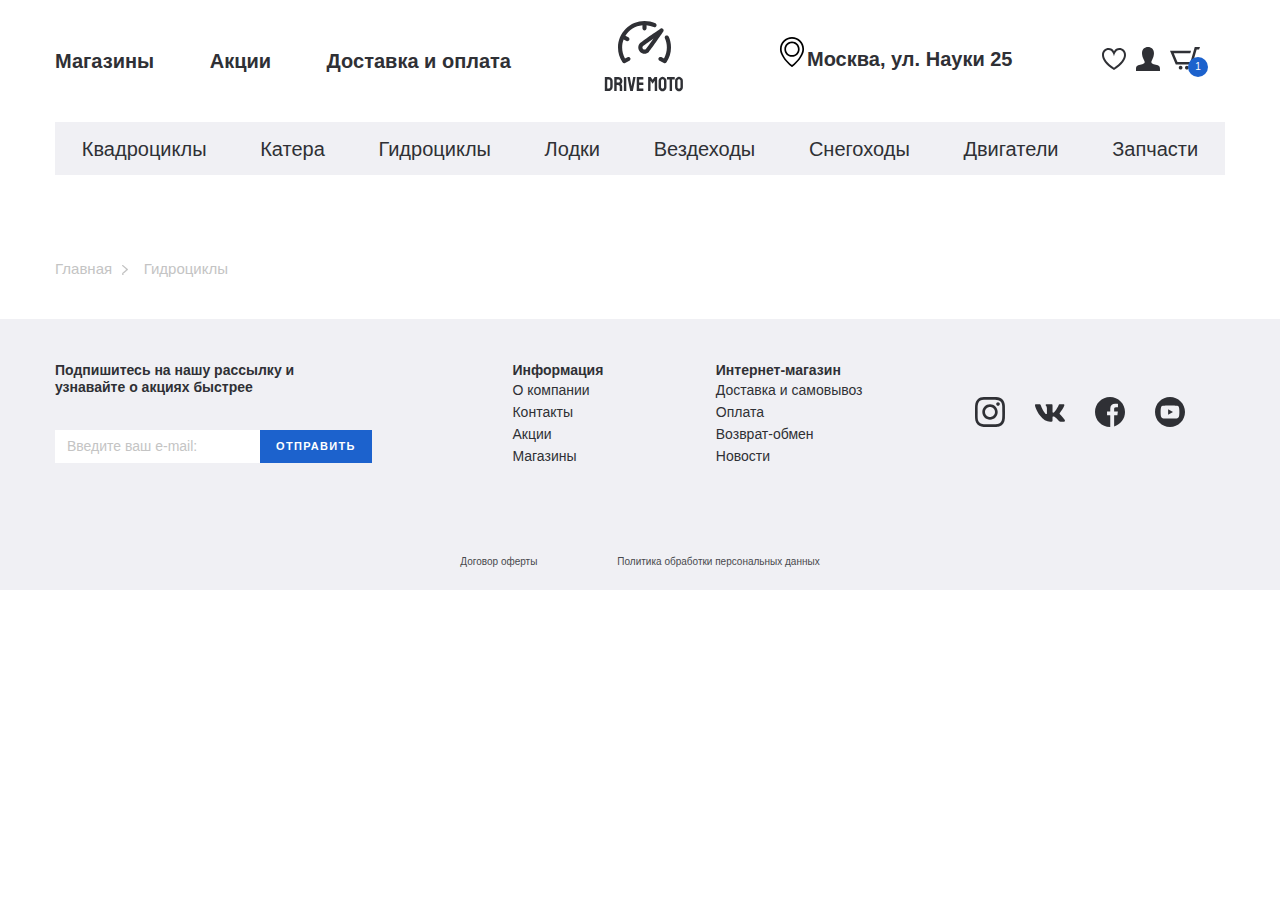
==== catalog.html @ 4c47f04c "Сверстал главную страницу магазина без адаптива" ====
<!DOCTYPE html>
<html lang="ru">

<head>
  <meta charset="UTF-8">
  <meta name="viewport" content="width=device-width, initial-scale=1.0">
  <meta http-equiv="X-UA-Compatible" content="ie=edge">
  <title>GIDRO</title>
  <link rel="stylesheet" href="css/normalize.css">
  <link rel="stylesheet" href="css/slick.css">
  <link rel="stylesheet" href="css/fonts.css">
  <link rel="preconnect" href="https://fonts.googleapis.com">
  <link rel="preconnect" href="https://fonts.gstatic.com" crossorigin>
  <link href="https://fonts.googleapis.com/css2?family=Barlow:wght@400;700&display=swap" rel="stylesheet">
  <link rel="stylesheet" href="css/style.css">
  <link rel="stylesheet" href="css/media.css">
</head>

<body>
  <header class="header">
    <div class="header__top">
      <div class="container">
        <div class="header__top-inner">
          <nav class="menu">
            <ul class="menu__list">
              <li class="menu__item">
                <a class="menu__link" href="#">
                  Магазины
                </a>
              </li>
              <li class="menu__item">
                <a class="menu__link" href="#">
                  Акции
                </a>
              </li>
              <li class="menu__item">
                <a class="menu__link" href="#">
                  Доставка и оплата
                </a>
              </li>
            </ul>
          </nav>
          <a class="logo" href="#">
            <img class="logo__img" src="images/logo.svg" alt="logo">
          </a>
          <div class="header__box">
            <p class="header__adress">
              Москва, ул. Науки 25
            </p>
            <ul class="user-list">
              <li class="user-list__item">
                <a class="user-list__link" href="#">
                  <img src="images/heart.svg" alt="">
                </a>
              </li>
              <li class="user-list__item">
                <a class="user-list__link" href="#">
                  <img src="images/user.svg" alt="">
                </a>
              </li>
              <li class="user-list__item">
                <a class="user-list__link basket" href="#">
                  <img src="images/basket.svg" alt="">
                  <p class="basket__num">1</p>
                </a>
              </li>
            </ul>
          </div>
        </div>
      </div>
    </div>
    <div class="header__bottom">
      <div class="container">
        <ul class="menu-categories">
          <li class="menu-categories__item">
            <a class="menu-categories__link" href="#">
              Квадроциклы
            </a>
          </li>
          <li class="menu-categories__item">
            <a class="menu-categories__link" href="#">
              Катера
            </a>
          </li>
          <li class="menu-categories__item">
            <a class="menu-categories__link" href="#">
              Гидроциклы
            </a>
          </li>
          <li class="menu-categories__item">
            <a class="menu-categories__link" href="#">
              Лодки
            </a>
          </li>
          <li class="menu-categories__item">
            <a class="menu-categories__link" href="#">
              Вездеходы
            </a>
          </li>
          <li class="menu-categories__item">
            <a class="menu-categories__link" href="#">
              Снегоходы
            </a>
          </li>
          <li class="menu-categories__item">
            <a class="menu-categories__link" href="#">
              Двигатели
            </a>
          </li>
          <li class="menu-categories__item">
            <a class="menu-categories__link" href="#">
              Запчасти
            </a>
          </li>
        </ul>
      </div>
    </div>
  </header>

  <div class="breadcrumbs">
    <div class="container">
      <ul class="breadcrumbs__list">
        <li class="breadcrumbs__list-item">
          <a href="#">Главная</a>
        </li>
        <li class="breadcrumbs__list-item">
          <span>Гидроциклы</span>
        </li>
      </ul>
    </div>
  </div>


  <footer class="footer">
    <div class="container">
      <div class="footer__top">
        <div class="footer__top-inner">
          <div class="footer__top-item footer__top-newslatter">
            <h6 class="footer__top-title">
              Подпишитесь на нашу рассылку
              и узнавайте о акциях быстрее
            </h6>
            <form action="" class="footer-form">
              <input class="footer-form__input" type="text" placeholder="Введите ваш e-mail:">
              <button class="footer-form__btn" type="submit">
                Отправить
              </button>
            </form>
          </div>
          <div class="footer__top-item ">
            <h6 class="footer__top-title">
              Информация
            </h6>
            <ul class="footer-list">
              <li class="footer-list__item">
                <a href="#">О компании</a>
              </li>
              <li class="footer-list__item">
                <a href="#">Контакты</a>
              </li>
              <li class="footer-list__item">
                <a href="#">Акции</a>
              </li>
              <li class="footer-list__item">
                <a href="#">Магазины</a>
              </li>
            </ul>
          </div>
          <div class="footer__top-item">
            <h6 class="footer__top-title">
              Интернет-магазин
            </h6>
            <ul class="footer-list">
              <li class="footer-list__item">
                <a href="#">Доставка и самовывоз</a>
              </li>
              <li class="footer-list__item">
                <a href="#">Оплата</a>
              </li>
              <li class="footer-list__item">
                <a href="#">Возврат-обмен</a>
              </li>
              <li class="footer-list__item">
                <a href="#">Новости</a>
              </li>
            </ul>
          </div>
          <div class="footer__top-item footer__top-social">
            <ul class="social-list">
              <li class="social-list__item">
                <a href="">
                  <img src="images/instagram.svg" alt="">
                </a>
              </li>
              <li class="social-list__item">
                <a href="">
                  <img src="images/vk.svg" alt="">
                </a>
              </li>
              <li class="social-list__item">
                <a href="">
                  <img src="images/facebook.svg" alt="">
                </a>
              </li>
              <li class="social-list__item">
                <a href="">
                  <img src="images/youtube.svg" alt="">
                </a>
              </li>
            </ul>
          </div>
        </div>
      </div>
      <div class="footer__bottom">
        <a class="footer__bottom-link" href="">
          Договор оферты
        </a>
        <a class="footer__bottom-link" href="">
          Политика обработки персональных данных
        </a>
      </div>
    </div>

  </footer>

  <script src="https://ajax.googleapis.com/ajax/libs/jquery/3.4.1/jquery.min.js"></script>
  <script src="js/slick.min.js"></script>
  <script src="js/main.js"></script>


</body>

</html>


<!-- <div class="tabs-wrapper">
  <div class="tabs">
     <a class="tab tab--active" href="#"></a>
  </div>
  <div class="tabs-container">
    <div class="tabs-content"></div>
  </div>
</div>  -->
---- css/fonts.css ----
@font-face {
    font-family: 'SFProDisplay-Regular', sans-serif;
    src: url('../images/SFProDisplay-Regular.woff2') format('woff2'),
         url('../images/SFProDisplay-Regular.woff') format('woff');
    font-weight: 400;
    font-style: normal;
    font-display: swap;
}

@font-face {
    font-family: 'SFProDisplay-Medium', sans-serif;
    src: url('../images/SFProDisplay-Medium.woff2') format('woff2'),
         url('../images/SFProDisplay-Medium.woff') format('woff');
    font-weight: 500;
    font-style: normal;
    font-display: swap;
}

@font-face {
    font-family: 'SFProDisplay-Semi-Bold', sans-serif;
    src: url('../images/SFProDisplay-Semi-Bold.woff2') format('woff2'),
         url('../images/SFProDisplay-Semi-Bold.woff') format('woff');
    font-weight: 600;
    font-style: normal;
    font-display: swap;
}
@font-face {
    font-family: 'SFProDisplay-Bold', sans-serif;
    src: url('../images/SFProDisplay-Bold.woff2') format('woff2'),
         url('../images/SFProDisplay-Bold.woff') format('woff');
    font-weight: 700;
    font-style: normal;
    font-display: swap;
}
---- css/style.css ----
html {
    box-sizing: border-box;
}

*,
*::before,
*::after {
    box-sizing: inherit;
}

a {
    text-decoration: none;
    color: inherit;
    display: inline-block;
}

ul,
li {
    margin: 0;
    padding: 0;
    list-style: none;
}

h1,
h2,
h3,
h4,
h5,
h6 {
    margin: 0;
}

p {
    margin: 0;
}

body {
    color: #2F3035;
    font-family: SF Pro Display-Regular, sans-serif;
    font-weight: 400;
    font-size: 20px;
    line-height: 24px;
}

.container {
    max-width: 1200px;
    padding: 0 15px;
    margin: 0 auto;
}

.page-section {
    margin-bottom: 80px;
}

.header__top-inner {
    display: flex;
    justify-content: space-between;
    align-items: center;
    min-height: 122px;
    font-family: SFProDisplay-Bold, sans-serif;
    font-weight: 700;
}

.menu__item {
    display: inline-block;
}

.menu__item+.menu__item {
    padding-left: 50px;
}

.header__box {
    display: flex;
}

.header__adress {
    margin-right: 60px;
    width: 265px;
    padding-left: 30px;
    position: relative;
}

.header__adress::before {
    content: '';
    position: absolute;
    left: 0px;
    top: -10px;
    background-image: url(../images/adress.svg);
    width: 30px;
    height: 30px;
}

.user-list {
    margin-right: 15px;
    display: flex;
    align-items: center;
}

.user-list__item {
    padding-right: 10px;
}

.basket {
    position: relative;
}

.basket__num {
    font-family: 'SFProDisplay-Medium', sans-serif;
    position: absolute;
    background: #1C62CD;
    color: #fff;
    font-weight: 500;
    font-size: 10px;
    line-height: 20px;
    width: 20px;
    height: 20px;
    right: -8px;
    bottom: -2px;
    border-radius: 50%;
    text-align: center;
}

.header__bottom {
    margin-bottom: 80px;
}

.menu-categories {
    background: #F0F0F4;
    min-height: 53px;
    display: flex;
    align-items: center;
    justify-content: space-around;
}

.menu-categories__item {
    position: relative;
}

.menu-categories__link {
    transition: all 0.4s;
    font-weight: normal;
    padding: 15px 0 14px;
    position: relative;
}

.menu-categories__link::before {
    content: '';
    position: absolute;
    width: 0;
    left: auto;
    right: 0;
    background-color: #1C62CD;
    height: 3px;
    bottom: -2px;
    transition: all .3s;
}

.menu-categories__link:hover {
    color: black;
}

.menu-categories__link:hover::before {
    width: 100%;
    right: auto;
    left: 0;
}

.banner-section__inner {
    display: flex;
    justify-content: space-between;
}

.banner-section__slider {
    max-width: 870px;
}

.banner-section__slider-btn,
.product-slider__slider-btn {
    position: absolute;
    top: 50%;
    transform: translateY(-50%);
    background-color: transparent;
    border: none;
    margin: 0;
    padding: 0;
    z-index: 5;
    cursor: pointer;
}

.banner-section__slider-btnprev {
    left: 20px;
}

.banner-section__slider-btnnext {
    right: 20px;
}

.slick-dots {
    position: absolute;
    bottom: 40px;
    left: 0;
    right: 0;
    text-align: center;
}

.slick-dots li {
    display: inline-block;
    padding: 0 5px;
}


.slick-dots button {
    margin: 0;
    padding: 0;
    font-size: 0;
    width: 11px;
    height: 11px;
    border: 1px solid #fff;
    border-radius: 50%;
    background-color: transparent;
}

.slick-active li button {
    background-color: #fff;
}

.sale-item {
    max-width: 265px;
    text-align: center;
    border: 1px solid #cdcdcd;
    border-radius: 3px;
}

.sale-item__top {
    display: flex;
    justify-content: space-between;
    align-items: flex-start;
}

.sale-item__info {
    color: #fff;
    background-color: #1C62CD;
    text-transform: uppercase;
    padding: 8px 20px;
    font-size: 12px;
    line-height: 15px;
    letter-spacing: 0.1em;
    height: 100%;
}

.price {
    font-family: 'Barlow', sans-serif;
    position: relative;
}

.sale-item__price {
    text-align: right;
}

.sale-item__price-new {
    font-weight: 700;
    font-size: 27px;
    line-height: 32px;
    color: #1C62CD;
    margin-right: 6px;
    padding-right: 20px;
    position: relative;
}

.sale-item__price-new::after {
    content: '';
    position: absolute;
    background-image: url('../images/icons-price.svg');
    right: 0;
    top: 8px;
    width: 15px;
    height: 18px;
}

.sale-item__price-old {
    font-weight: 400;
    font-size: 14px;
    line-height: 17px;
    color: #C4C4C4;
    margin-right: 15px;
    background-image: url('../images/icon-old-line.svg');
    background-repeat: no-repeat;
    padding: 2px 5px;
    display: inline-block;
}

.sale-item__price-old::after {
    content: '';
    position: absolute;
    background-image: url('../images/icons-price-old.svg');
    right: -10px;
    top: 6px;
    width: 8px;
    height: 10px;
}

.sale-item__footer {
    font-size: 18px;
    line-height: 21px;
    color: #2F3035;
    text-align: center;
    padding: 26px 12px 25px 20px;
    background: #F0F0F4;
}

.sale-item__footer span {
    font-family: 'Barlow', sans-serif;
    font-weight: 700;
    line-height: 22px;
    color: #1C62CD;
    display: block;
}

.sale-item__title {
    font-family: 'SFProDisplay-Bold', sans-serif;
    font-size: 18px;
    line-height: 21px;
    text-align: center;
    color: #2F3035;
    margin-bottom: 25px;
}

.sale-item__img {
    object-fit: contain;
}

.search__tabs {
    margin-bottom: 25px;
}

.search__tabs-item {
    padding: 11px 26px 12px;
    margin-bottom: 25px;
}

.tabs-content {
    display: none;
}

.tabs-content.tabs-content--active {
    display: block;
}

.search__tabs-item.tab--active {
    border-radius: 5px;
    background: #F0F0F4;
    font-family: 'SFProDisplay-Bold', sans-serif;
    font-weight: 700;
}

.search__content-form {
    display: flex;
}

.search__content-input {
    background: #F0F0F4;
    border-radius: 3px;
    padding: 5px 20px;
    border: none;
    line-height: 19px;
    font-size: 16px;
    width: 100%;
}

.search__content-input::placeholder {
    color: #656464;
}

.search__content-btn {
    font-family: 'SFProDisplay-Bold', sans-serif;
    font-weight: bold;
    padding: 17px 38px;
    background: #1C62CD;
    border-radius: 3px;
    font-size: 14px;
    line-height: 17px;
    letter-spacing: 0.12em;
    text-transform: uppercase;
    color: #FFFFFF;
    border: none;
    margin-left: -3px;
}

.categories__inner {
    display: flex;
    justify-content: space-between;
    flex-wrap: wrap;
}

.categories__item {
    margin-bottom: 30px;
    border: 1px solid #cdcdcd;
    border-radius: 3px;
    width: 370px;
    display: flex;
    padding: 20px 20px 16px;
    justify-content: space-between;
    transition: all .3s;
}

.categories__item:hover {
    box-shadow: 3px 3px 20px rgba(50, 50, 50, 0.25);
}

.categories__item-info {
    width: 50%;
    display: flex;
    flex-direction: column;
    justify-content: space-between;

}

.categories__item-title {
    font-family: 'Barlow', sans-serif;
    font-style: bold;
    font-size: 23px;
    line-height: 28px;
    transition: all .3s;
}

.categories__item:hover .categories__item-title {
    color: #1C62CD;
}

.categories__item-text {
    font-size: 14px;
    line-height: 17px;
    color: #C4C4C4;
}

.categories__item-text::after {
    content: url('../images/link-arrow.svg');
    padding-left: 3px;
}

.categories__item-img {
    text-align: center;
    width: 50%;
}

.categories__item-img img {
    max-width: 100%;
}

.products__title {
    font-family: 'Barlow', sans-serif;
    font-style: normal;
    font-weight: 700;
    font-size: 25px;
    line-height: 30px;
    margin-bottom: 25px;
}

.product-item__wrapper {
    position: relative;
    width: 271px;

}

.product-item {
    min-height: 400px;
    border-radius: 3px;
    border: 1px solid #CDCDCD;
    text-align: center;
    /* display: inline-block; */
    padding: 52px 20px 31px;
    transition: all .3s;
}

.product-item__favorite {
    position: absolute;
    top: 16px;
    right: 19px;
    width: 24px;
    height: 22px;
    background-color: transparent;
    border: none;
    outline: none;
    z-index: 5;
}

.product-item__favorite::before {
    content: '';
    position: absolute;
    width: 24px;
    height: 22px;
    top: 0;
    left: 0;
    background-image: url('../images/favorite.svg');
    cursor: pointer;
}

.product-item__favorite--active::before {
    background-image: url('../images/favorite-active.svg');
}

.product-item__price {
    font-family: 'Barlow';
    font-style: normal;
    font-weight: 700;
    font-size: 30px;
    line-height: 36px;
    text-align: center;
}

.product-item__basket {
    position: absolute;
    width: 60px;
    height: 40px;
    background: #1C62CD;
    border-radius: 10px 0px 0px 0px;
    border: none;
    bottom: 0;
    right: 0;
    padding-top: 7px;
    cursor: pointer;
    z-index: 10;
}

.product-item__hover-text {
    padding: 18px 21px 17px 22px;
    text-align: center;
    background-color: rgba(255, 255, 255, .9);
    box-shadow: 0px 0px 15px rgba(0, 0, 0, 0.2);
    border-radius: 3px;
    position: absolute;
    left: 12%;
    top: 30%;
    opacity: 0;
    transition: all 0.3s;
}

.product-item:hover .product-item__hover-text {
    opacity: 1;
    color: #2F3035;
}

.product-item:hover {
    box-shadow: 3px 3px 20px rgba(50, 50, 50, 0.25);
    color: #1C62CD;
}

.product-item:hover .product-item__notify-text {
    color: #2F3035;
}

.product-item--sale::before {
    content: 'SALE';
    position: absolute;
    padding: 8px 15px;
    background-color: #1c62cd;
    top: 0;
    left: 0;
    font-size: 12px;
    line-height: 14px;
    letter-spacing: 0.07em;
    color: #FFFFFF;
}

.product-item__wrapper.product-item__not-available .product-item__price {
    display: none;
}

.product-item__notify-text {
    display: none;
    font-weight: 700;
    font-size: 18px;
    line-height: 21px;
}

.product-item:hover .product-item__notify-text {
    color: #2F3035;
}

.product-item__wrapper.product-item__not-available .product-item__notify-text {
    display: block;
}

.product-item__wrapper.product-item__not-available .product-item__basket {
    display: none;
}

.product-item__notify-link {
    display: none;
}


.product-item__wrapper.product-item__not-available .product-item__notify-link {
    display: block;
    position: absolute;
    left: 0;
    right: 0;
    bottom: 20px;
    font-size: 16px;
    line-height: 19px;
    color: #1C62CD;
    text-align: center;
}

.product-item__wrapper.product-item__not-available .product-item__title {
    padding-bottom: 13px;
}

.product-item__wrapper.product-item__not-available .product-item__notify-link span {
    border-bottom: 1px solid #1C62CD;
}

.products__tab+.products__tab {
    margin-left: 50px;
}

.products__tabs {
    margin-bottom: 25px;
}

.products__tab {
    padding-bottom: 10px;
}

.products__tab.tab--active {
    border-bottom: 2px solid #1C62CD;
}

.product-slider__slider-btnprev {
    left: -40px;
}

.product-slider__slider-btnnext {
    right: -40px;
}

.slick-slide img {
    display: inline;
}

.products {
    margin-bottom: 80px;
}

.btn {
    margin-top: 34px;
    background: #F0F0F4;
    padding: 15px 43px;
    text-transform: uppercase;
    font-size: 15px;
    line-height: 18px;
    text-align: center;
    letter-spacing: 0.12em;
    border: none;
}

.product__more {
    text-align: center;
    margin: 35px 0 0;
}

.product__more-link {
    background: #F0F0F4;
    padding: 16px 43px;
    text-transform: uppercase;
    font-size: 15px;
    line-height: 18px;
    text-align: center;
    letter-spacing: 0.12em;
}

.banner {
    margin-bottom: 72px;
}

.footer {
    background: #F0F0F4;
}

.footer__bottom {
    padding: 46px 0 22px;
    display: flex;
    justify-content: center;
}

.footer__bottom-link {
    line-height: 12px;
    color: #48494D;
    font-size: 10px;
    margin: 0 40px;
}

.footer__top {
    padding: 43px 0px;
}

.footer__top-inner {
    display: flex;
    justify-content: space-between;
}

.footer__top-newslatter.footer__top-item {
    width: 295px;
    margin-right: 50px;
}

.footer__top-title {
    font-weight: 700;
    font-size: 14px;
    line-height: 17px;
}

.footer-form {
    margin-top: 34px;
    display: flex;
    justify-content: space-between;
}

.footer-form__input {
    background: #FFFFFF;
    border: none;
    font-size: 14px;
    line-height: 17px;
    padding: 0 12px;
}

.footer-form__input::placeholder {
    font-size: 14px;
    line-height: 17px;
    color: #C4C4C4;
}

.footer-form__btn {
    font-family: 'SFProDisplay-Semi-Bold', sans-serif;
    padding: 10px 16px;
    font-weight: 600;
    font-size: 11px;
    line-height: 13px;
    text-align: center;
    letter-spacing: 0.12em;
    text-transform: uppercase;
    color: #FFFFFF;
    background: #1C62CD;
    border: none;
}

.footer-list {
    font-size: 14px;
    font-weight: 400;
    line-height: 22px;
}

.footer__top-social.footer__top-item {
    width: 250px;
}

.social-list {
    display: flex;
    align-items: center;
    height: 100%;
}

.social-list__item+.social-list__item {
    margin-left: 30px;
}

.breadcrumbs {
    margin-bottom: 40px;
}
.breadcrumbs__list-item {
    display: inline-block;
    padding-right: 16px;
    margin-right: 10px;
    position: relative;
    font-size: 15px;
    line-height: 18px;
    color: #C4C4C4;
}
.breadcrumbs__list-item::after {
    content:'';
    position: absolute;
    background-image: url('../images/link-arrow.svg');
    width: 6px;
    height: 10px;
    right: 0;
    bottom: 3px;
}
.breadcrumbs__list-item:last-child::after {
    display: none;
}
---- css/media.css ----
@media (max-width:1200px) {
    
}
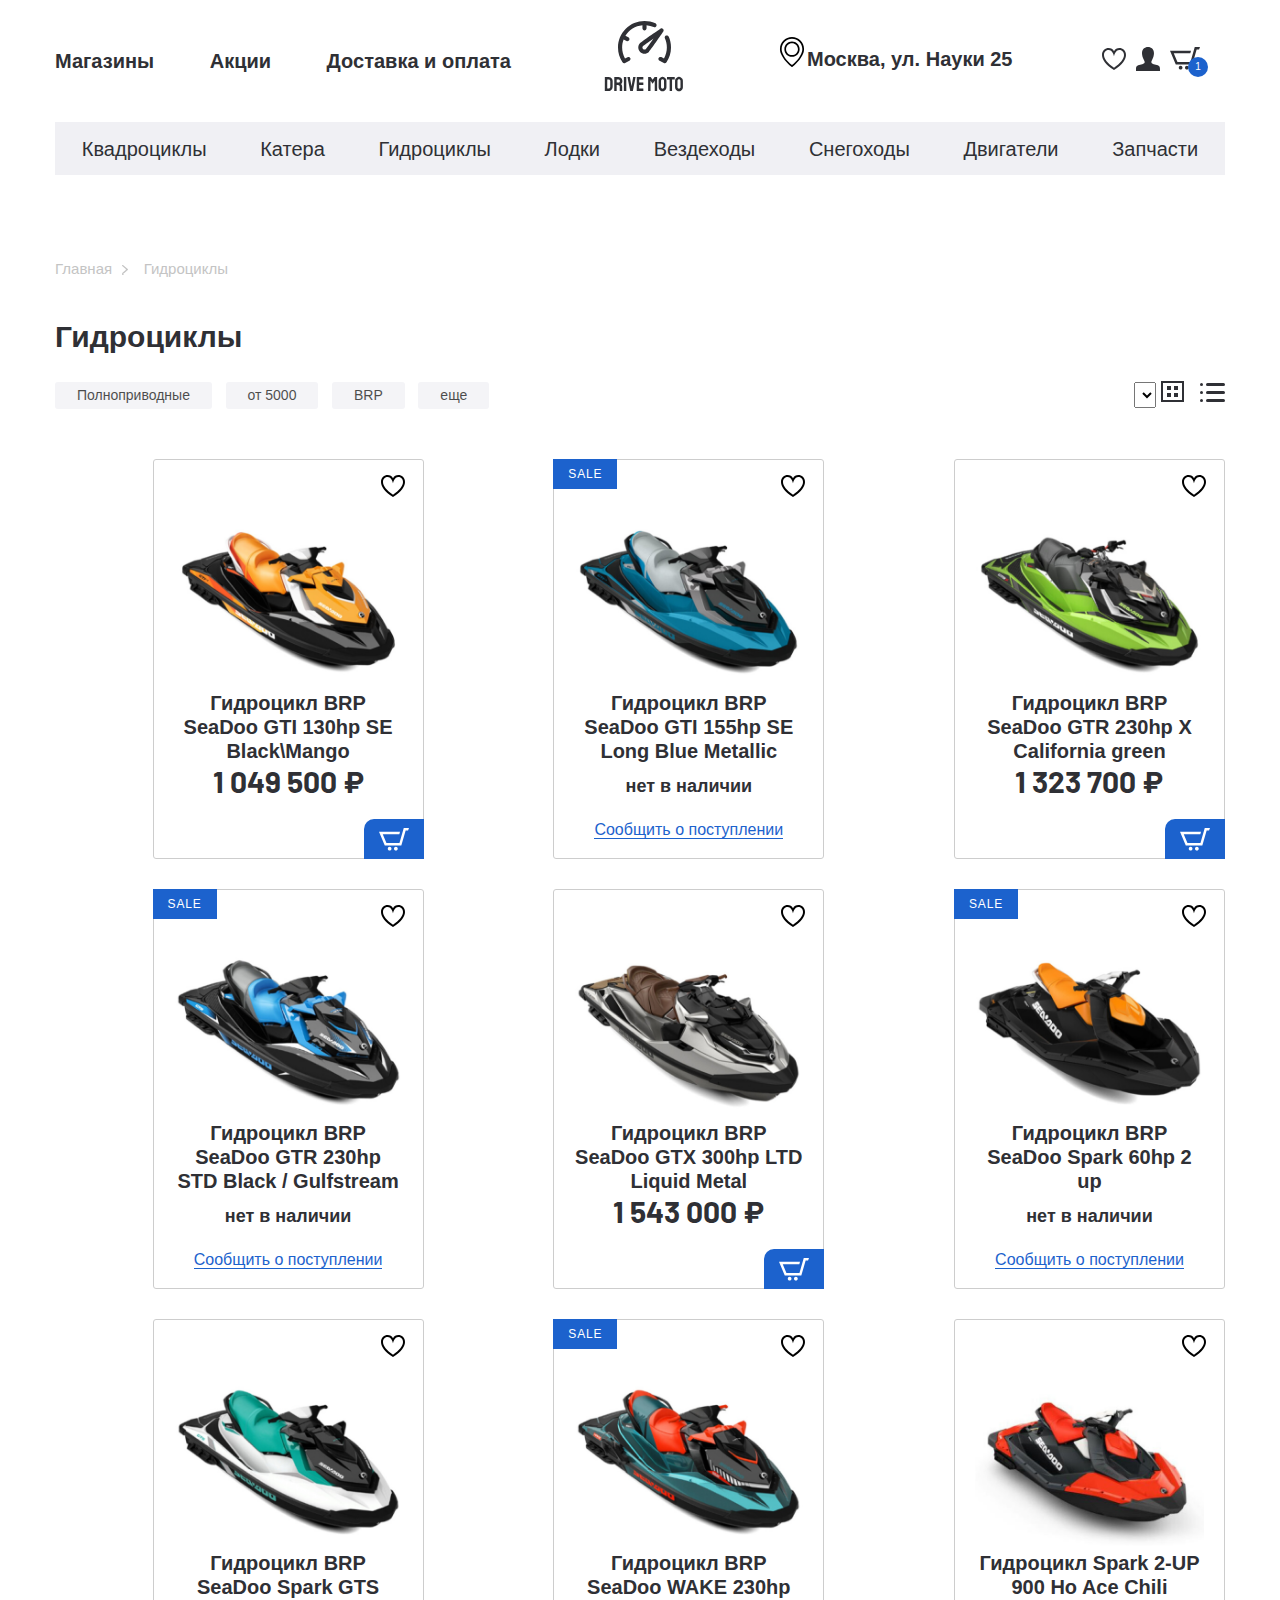
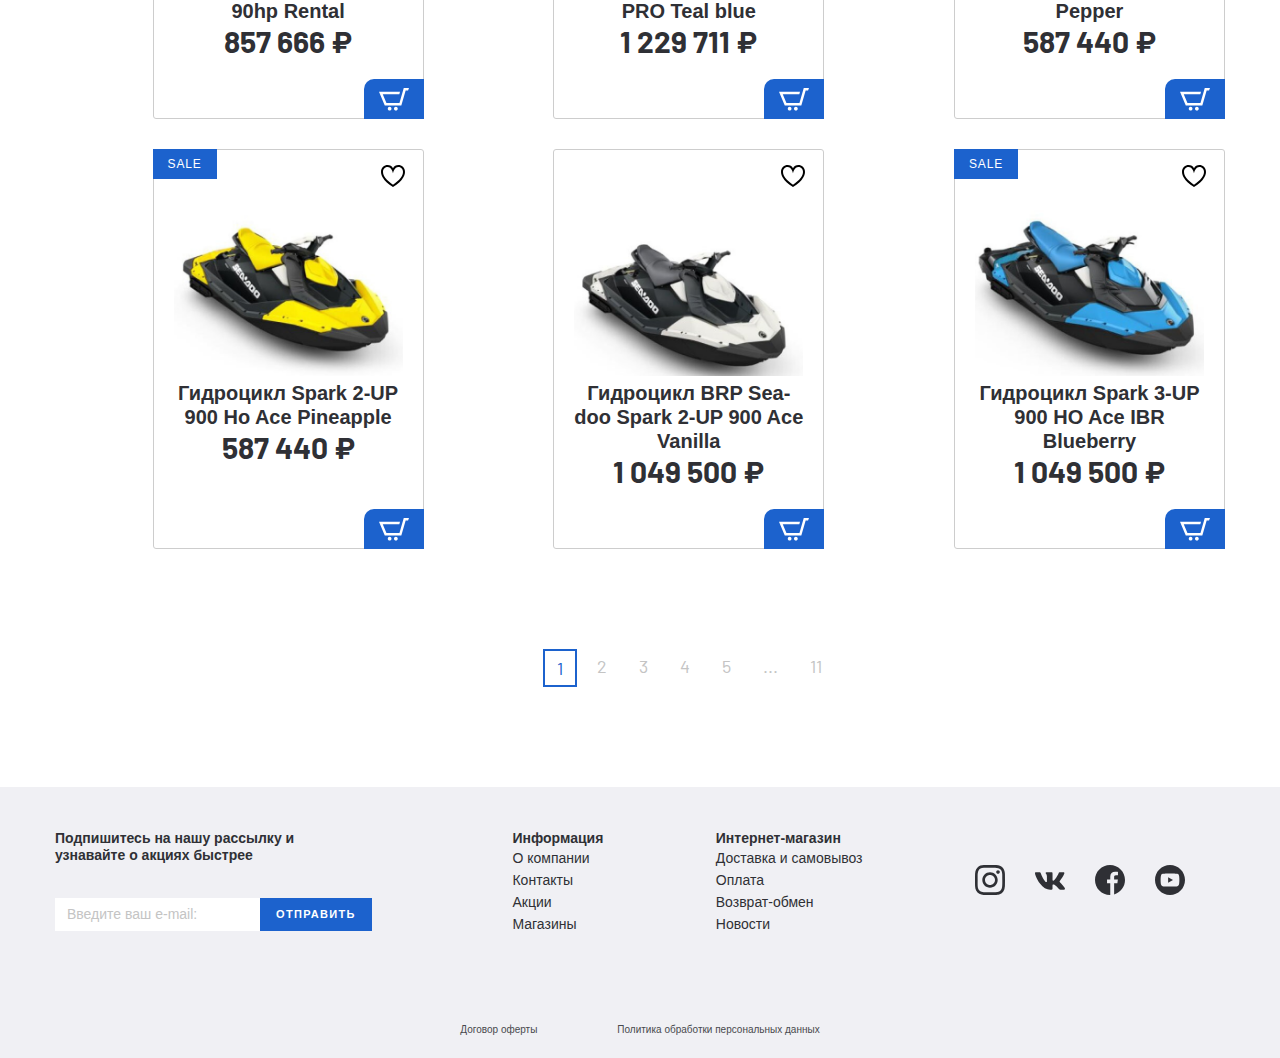
==== commit ff305a46: "Реализация пагинации со стилями" ====
--- a/catalog.html
+++ b/catalog.html
@@ -129,6 +129,354 @@
       </ul>
     </div>
   </div>
+
+  <section class="catalog">
+    <div class="container">
+      <h2 class="catalog__title">Гидроциклы</h2>
+      <div class="catalog__filter">
+        <div class="catalog__filter-items">
+          <button>Полноприводные</button>
+          <button>от 5000</button>
+          <button>BRP</button>
+          <button>еще</button>
+        </div>
+        <div class="catalog__filter-btn">
+          <select>
+            <option value=""></option>
+            <option value=""></option>
+            <option value=""></option>
+          </select>
+          <button class="catalog__filter-btngrid">
+            <svg width="23" height="21" viewbox="0 0 23 21" fill="none" xmlns="http://www.w3.org/2000/svg">
+              <rect x="1" y="1" width="21" height="19" stroke="#2F3035" stroke-width="2" />
+              <rect x="7" y="6" width="2" height="2" fill="#2F3035" stroke="#2F3035" stroke-width="2" />
+              <rect x="7" y="13" width="2" height="2" fill="#2F3035" stroke="#2F3035" stroke-width="2" />
+              <rect x="14" y="6" width="2" height="2" fill="#2F3035" stroke="#2F3035" stroke-width="2" />
+              <rect x="14" y="13" width="2" height="2" fill="#2F3035" stroke="#2F3035" stroke-width="2" />
+            </svg>
+          </button>
+          <button class="catalog__filter-btnline">
+            <svg width="25" height="19" viewbox="0 0 25 19" fill="none" xmlns="http://www.w3.org/2000/svg">
+              <g opacity="1">
+                <rect x="6" width="19" height="3" rx="1.5" fill="#2F3035" />
+                <rect x="6" y="8" width="19" height="3" rx="1.5" fill="#2F3035" />
+                <rect x="6" y="16" width="19" height="3" rx="1.5" fill="#2F3035" />
+                <rect width="3" height="3" rx="1.5" fill="#2F3035" />
+                <rect y="8" width="3" height="3" rx="1.5" fill="#2F3035" />
+                <rect y="16" width="3" height="3" rx="1.5" fill="#2F3035" />
+              </g>
+            </svg>
+          </button>
+        </div>
+      </div>
+      <div class="catalog__inner">
+        <aside class="catalog__inner-aside">
+
+        </aside>
+        <div class="catalog__inner-list">
+          <div class="product-item__wrapper ">
+            <button class="product-item__favorite"></button>
+            <button class="product-item__basket">
+              <img src="images/basket-white.svg" alt="">
+            </button>
+            <a class="product-item__notify-link" href="">
+              <span>Сообщить о поступлении</span>
+            </a>
+            <a class="product-item " href="#">
+              <p class="product-item__hover-text">
+                посмотреть товар
+              </p>
+              <img class="product-item__img" src="images/content/gidrotsikl-1.png" alt="">
+              <h4 class="product-item__title">
+                Гидроцикл BRP SeaDoo GTI 130hp SE Black\Mango
+              </h4>
+              <p class="price product-item__price">
+                1 049 500 ₽
+              </p>
+              <p class="product-item__notify-text">
+                нет в наличии
+              </p>
+            </a>
+          </div>
+          <div class="product-item__wrapper product-item__not-available">
+            <button class="product-item__favorite"></button>
+            <button class="product-item__basket">
+              <img src="images/basket-white.svg" alt="">
+            </button>
+            <a class="product-item__notify-link" href="">
+              <span>Сообщить о поступлении</span>
+            </a>
+            <a class="product-item product-item--sale" href="#">
+              <p class="product-item__hover-text">
+                посмотреть товар
+              </p>
+              <img class="product-item__img" src="images/content/gidrotsikl-2.png" alt="">
+              <h4 class="product-item__title">
+                Гидроцикл BRP SeaDoo GTI 155hp SE Long Blue Metallic
+              </h4>
+              <p class="price product-item__price">
+                1 100 475 ₽
+              </p>
+              <p class="product-item__notify-text">
+                нет в наличии
+              </p>
+            </a>
+          </div>
+          <div class="product-item__wrapper ">
+            <button class="product-item__favorite"></button>
+            <button class="product-item__basket">
+              <img src="images/basket-white.svg" alt="">
+            </button>
+            <a class="product-item__notify-link" href="">
+              <span>Сообщить о поступлении</span>
+            </a>
+            <a class="product-item " href="#">
+              <p class="product-item__hover-text">
+                посмотреть товар
+              </p>
+              <img class="product-item__img" src="images/content/gidrotsikl-3.png" alt="">
+              <h4 class="product-item__title">
+                Гидроцикл BRP SeaDoo GTR 230hp X California green
+              </h4>
+              <p class="price product-item__price">
+                1 323 700 ₽
+              </p>
+              <p class="product-item__notify-text">
+                нет в наличии
+              </p>
+            </a>
+          </div>
+          <div class="product-item__wrapper product-item__not-available">
+            <button class="product-item__favorite"></button>
+            <button class="product-item__basket">
+              <img src="images/basket-white.svg" alt="">
+            </button>
+            <a class="product-item__notify-link" href="">
+              <span>Сообщить о поступлении</span>
+            </a>
+            <a class="product-item product-item--sale" href="#">
+              <p class="product-item__hover-text">
+                посмотреть товар
+              </p>
+              <img class="product-item__img" src="images/content/gidrotsikl-4.png" alt="">
+              <h4 class="product-item__title">
+                Гидроцикл BRP SeaDoo GTR 230hp STD Black / Gulfstream
+              </h4>
+              <p class="price product-item__price">
+                1 049 500 ₽
+              </p>
+              <p class="product-item__notify-text">
+                нет в наличии
+              </p>
+            </a>
+          </div>
+          <div class="product-item__wrapper ">
+            <button class="product-item__favorite"></button>
+            <button class="product-item__basket">
+              <img src="images/basket-white.svg" alt="">
+            </button>
+            <a class="product-item__notify-link" href="">
+              <span>Сообщить о поступлении</span>
+            </a>
+            <a class="product-item " href="#">
+              <p class="product-item__hover-text">
+                посмотреть товар
+              </p>
+              <img class="product-item__img" src="images/content/gidrotsikl-5.png" alt="">
+              <h4 class="product-item__title">
+                Гидроцикл BRP SeaDoo GTX 300hp LTD Liquid Metal
+              </h4>
+              <p class="price product-item__price">
+                1 543 000 ₽
+              </p>
+              <p class="product-item__notify-text">
+                нет в наличии
+              </p>
+            </a>
+          </div>
+          <div class="product-item__wrapper product-item__not-available">
+            <button class="product-item__favorite"></button>
+            <button class="product-item__basket">
+              <img src="images/basket-white.svg" alt="">
+            </button>
+            <a class="product-item__notify-link" href="">
+              <span>Сообщить о поступлении</span>
+            </a>
+            <a class="product-item product-item--sale" href="#">
+              <p class="product-item__hover-text">
+                посмотреть товар
+              </p>
+              <img class="product-item__img" src="images/content/gidrotsikl-6.png" alt="">
+              <h4 class="product-item__title">
+                Гидроцикл BRP SeaDoo Spark 60hp 2 up
+              </h4>
+              <p class="price product-item__price">
+                732 345 ₽
+              </p>
+              <p class="product-item__notify-text">
+                нет в наличии
+              </p>
+            </a>
+          </div>
+          <div class="product-item__wrapper ">
+            <button class="product-item__favorite"></button>
+            <button class="product-item__basket">
+              <img src="images/basket-white.svg" alt="">
+            </button>
+            <a class="product-item__notify-link" href="">
+              <span>Сообщить о поступлении</span>
+            </a>
+            <a class="product-item " href="#">
+              <p class="product-item__hover-text">
+                посмотреть товар
+              </p>
+              <img class="product-item__img" src="images/content/gidrotsikl-7.png" alt="">
+              <h4 class="product-item__title">
+                Гидроцикл BRP SeaDoo Spark GTS 90hp Rental
+              </h4>
+              <p class="price product-item__price">
+                857 666 ₽
+              </p>
+              <p class="product-item__notify-text">
+                нет в наличии
+              </p>
+            </a>
+          </div>
+          <div class="product-item__wrapper ">
+            <button class="product-item__favorite"></button>
+            <button class="product-item__basket">
+              <img src="images/basket-white.svg" alt="">
+            </button>
+            <a class="product-item__notify-link" href="">
+              <span>Сообщить о поступлении</span>
+            </a>
+            <a class="product-item product-item--sale" href="#">
+              <p class="product-item__hover-text">
+                посмотреть товар
+              </p>
+              <img class="product-item__img" src="images/content/gidrotsikl-8.png" alt="">
+              <h4 class="product-item__title">
+                Гидроцикл BRP SeaDoo WAKE 230hp PRO Teal blue
+              </h4>
+              <p class="price product-item__price">
+                1 229 711 ₽
+              </p>
+              <p class="product-item__notify-text">
+                нет в наличии
+              </p>
+            </a>
+          </div>
+          <div class="product-item__wrapper ">
+            <button class="product-item__favorite"></button>
+            <button class="product-item__basket">
+              <img src="images/basket-white.svg" alt="">
+            </button>
+            <a class="product-item__notify-link" href="">
+              <span>Сообщить о поступлении</span>
+            </a>
+            <a class="product-item " href="#">
+              <p class="product-item__hover-text">
+                посмотреть товар
+              </p>
+              <img class="product-item__img" src="images/content/gidrotsikl-9.png" alt="">
+              <h4 class="product-item__title">
+                Гидроцикл Spark 2-UP 900 Ho Ace Chili Pepper
+              </h4>
+              <p class="price product-item__price">
+                587 440 ₽
+              </p>
+              <p class="product-item__notify-text">
+                нет в наличии
+              </p>
+            </a>
+          </div>
+          <div class="product-item__wrapper ">
+            <button class="product-item__favorite"></button>
+            <button class="product-item__basket">
+              <img src="images/basket-white.svg" alt="">
+            </button>
+            <a class="product-item__notify-link" href="">
+              <span>Сообщить о поступлении</span>
+            </a>
+            <a class="product-item product-item--sale" href="#">
+              <p class="product-item__hover-text">
+                посмотреть товар
+              </p>
+              <img class="product-item__img" src="images/content/gidrotsikl-10.png" alt="">
+              <h4 class="product-item__title">
+                Гидроцикл Spark 2-UP 900 Ho Ace Pineapple
+              </h4>
+              <p class="price product-item__price">
+                587 440 ₽
+              </p>
+              <p class="product-item__notify-text">
+                нет в наличии
+              </p>
+            </a>
+          </div>
+          <div class="product-item__wrapper ">
+            <button class="product-item__favorite"></button>
+            <button class="product-item__basket">
+              <img src="images/basket-white.svg" alt="">
+            </button>
+            <a class="product-item__notify-link" href="">
+              <span>Сообщить о поступлении</span>
+            </a>
+            <a class="product-item " href="#">
+              <p class="product-item__hover-text">
+                посмотреть товар
+              </p>
+              <img class="product-item__img" src="images/content/gidrotsikl-11.png" alt="">
+              <h4 class="product-item__title">
+                Гидроцикл BRP Sea-doo Spark 2-UP 900 Ace Vanilla
+              </h4>
+              <p class="price product-item__price">
+                1 049 500 ₽
+              </p>
+              <p class="product-item__notify-text">
+                нет в наличии
+              </p>
+            </a>
+          </div>
+          <div class="product-item__wrapper ">
+            <button class="product-item__favorite"></button>
+            <button class="product-item__basket">
+              <img src="images/basket-white.svg" alt="">
+            </button>
+            <a class="product-item__notify-link" href="#">
+              <span>Сообщить о поступлении</span>
+            </a>
+            <a class="product-item product-item--sale" href="#">
+              <p class="product-item__hover-text">
+                посмотреть товар
+              </p>
+              <img class="product-item__img" src="images/content/gidrotsikl-12.png" alt="">
+              <h4 class="product-item__title">
+                Гидроцикл Spark 3-UP 900 HO Ace IBR Blueberry
+              </h4>
+              <p class="price product-item__price">
+                1 049 500 ₽
+              </p>
+              <p class="product-item__notify-text">
+                нет в наличии
+              </p>
+            </a>
+          </div>
+          <div class="pagination">
+            <ul class="pagination-list">
+              <li class="pagination-list__item active"><a href="#">1</a></li>
+              <li class="pagination-list__item"><a href="#">2</a></li>
+              <li class="pagination-list__item"><a href="#">3</a></li>
+              <li class="pagination-list__item"><a href="#">4</a></li>
+              <li class="pagination-list__item"><a href="#">5</a></li>
+              <li class="pagination-list__item pagination-list__item--dots"><span href="#">...</span></li>
+              <li class="pagination-list__item"><a href="#">11</a></li>
+            </ul>
+          </div>
+        </div>
+      </div>
+    </div>
+  </section>
 
 
   <footer class="footer">
--- a/css/style.css
+++ b/css/style.css
@@ -788,3 +788,104 @@
 .breadcrumbs__list-item:last-child::after {
     display: none;
 }
+
+.catalog {
+    margin-bottom: 100px;
+}
+
+.catalog__title {
+    font-family: 'SFProDisplay-Semi-Bold', sans-serif;
+    font-weight: 700;
+    font-size: 30px;
+    line-height: 36px;
+    margin-bottom: 26px;
+}
+
+.catalog__filter {
+    display: flex;
+    justify-content: space-between;
+    margin-bottom: 50px;
+}
+
+.catalog__filter-items button {
+    font-size: 14px;
+    line-height: 17px;
+    opacity: 0.7;
+    background: #F0F0F4;
+    border-radius: 3px;
+    border: none;
+    padding: 5px 22px;
+    cursor: pointer;
+}
+
+.catalog__filter-items button + button {
+    margin-left: 8px;
+}
+
+.catalog__filter-btn button + button {
+    margin-left: 10px;
+}
+
+.catalog__filter-btngrid, 
+.catalog__filter-btnline{
+    background-color:transparent;
+    border: none;
+    cursor: pointer;
+    margin: 0;
+    padding: 0;
+}
+
+.catalog__inner {
+    display: flex;
+}
+
+.catalog__inner-aside {
+    width: 290px;
+    margin-right: 10px;
+}
+
+.catalog__inner-list {
+    display: flex;
+    justify-content: space-between;
+    flex-wrap: wrap;
+}
+
+.catalog__inner-list .product-item__wrapper{
+    margin-bottom: 30px;
+}
+
+.product-item__img {
+    max-width: 100%;
+}
+
+.pagination {
+    width: 100%;
+    margin-top: 70px;
+}
+
+.pagination-list {
+    display: flex;
+    justify-content: center;
+}
+
+.pagination-list__item {
+    padding: 6px 12px;
+    border: transparent;
+    margin: 0 4px;
+    font-family: 'Barlow';
+    font-style: normal;
+    font-weight: 400;
+    font-size: 18px;
+    line-height: 22px;
+    color: #C4C4C4;
+
+}
+
+.pagination-list__item.active {
+    border:2px solid #1C62CD;
+    color: #1C62CD;
+}
+
+.pagination-list__item a {
+    display: block;
+}
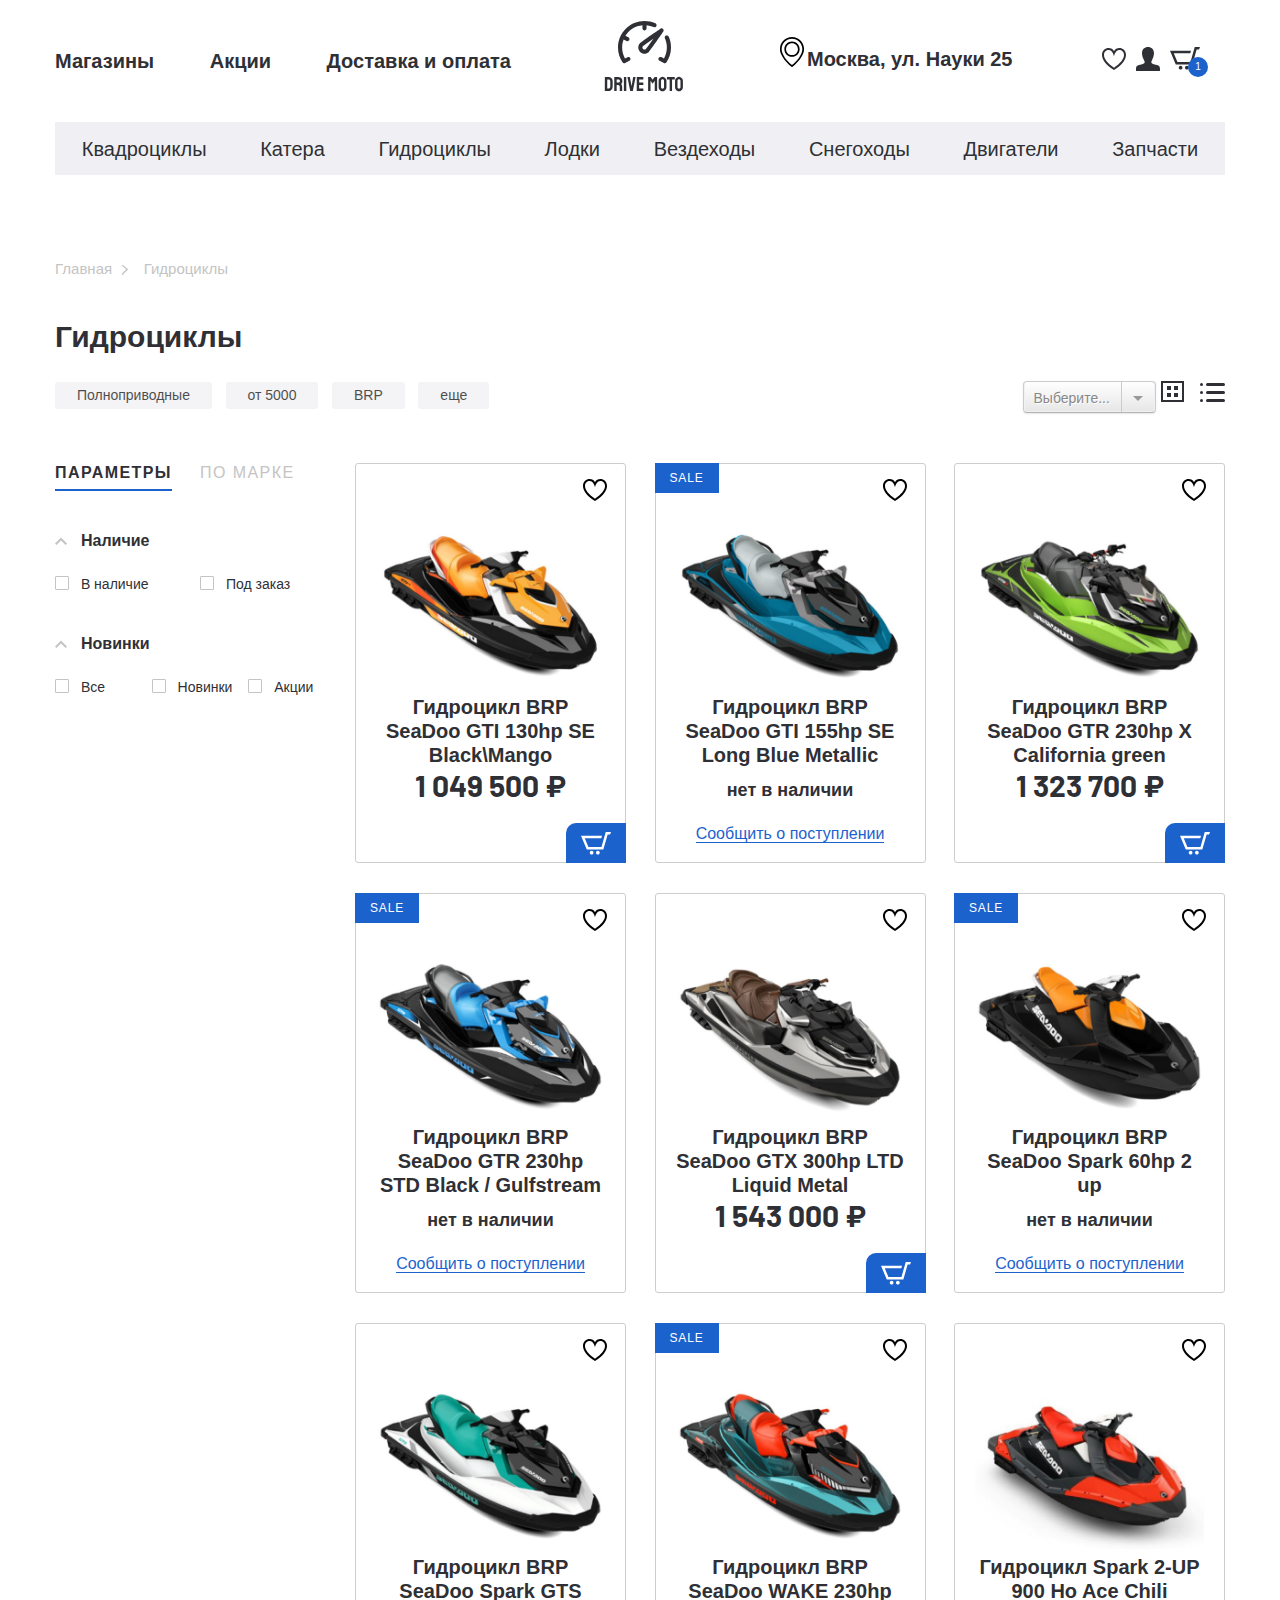
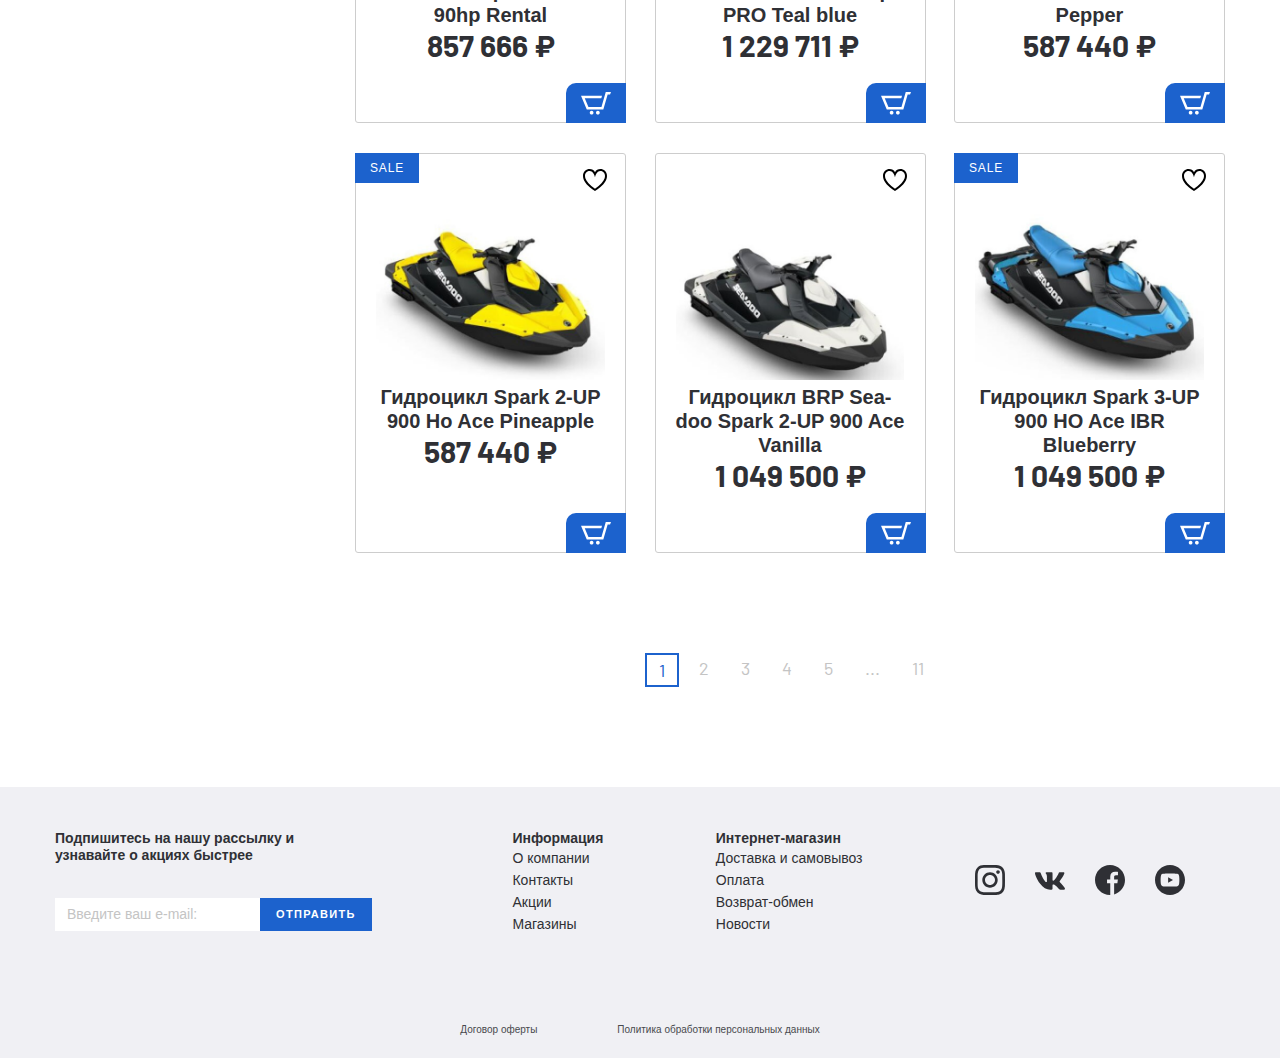
==== commit e7fc7519: "начал реализовывать aside первые два блока с чекбоксами и радио" ====
--- a/catalog.html
+++ b/catalog.html
@@ -6,14 +6,18 @@
   <meta name="viewport" content="width=device-width, initial-scale=1.0">
   <meta http-equiv="X-UA-Compatible" content="ie=edge">
   <title>GIDRO</title>
+  <link href="https://fonts.googleapis.com/css2?family=Barlow:wght@400;700&display=swap" rel="stylesheet">
   <link rel="stylesheet" href="css/normalize.css">
   <link rel="stylesheet" href="css/slick.css">
   <link rel="stylesheet" href="css/fonts.css">
+  <link rel="stylesheet" href="css/ion.rangeSlider.min.css">
+  <link rel="stylesheet" href="css/jquery.formstyler.css">
+  <link rel="stylesheet" href="css/jquery.formstyler.theme.css">
+  <link rel="stylesheet" href="css/jquery.rateyo.min.css">
   <link rel="preconnect" href="https://fonts.googleapis.com">
   <link rel="preconnect" href="https://fonts.gstatic.com" crossorigin>
-  <link href="https://fonts.googleapis.com/css2?family=Barlow:wght@400;700&display=swap" rel="stylesheet">
+  <link rel="stylesheet" href="css/media.css">
   <link rel="stylesheet" href="css/style.css">
-  <link rel="stylesheet" href="css/media.css">
 </head>
 
 <body>
@@ -141,7 +145,7 @@
           <button>еще</button>
         </div>
         <div class="catalog__filter-btn">
-          <select>
+          <select class="filter-style" >
             <option value=""></option>
             <option value=""></option>
             <option value=""></option>
@@ -170,8 +174,66 @@
         </div>
       </div>
       <div class="catalog__inner">
-        <aside class="catalog__inner-aside">
-
+        <aside class="catalog__inner-aside aside-filter">
+          <div class="tabs-wrapper">
+            <div class="tabs aside-filter__tabs">
+              <a class="tab aside-filter__tab tab--active" href="#"><span>Параметры</span></a>
+              <a class="tab aside-filter__tab" href="#"><span>по марке</span></a>
+            </div>
+            <div class="tabs-container">
+              <div class="tabs-content aside-filter__tabs-content tabs-content--active">
+                <form class="aside-filter__form">
+                  <ul class="aside-filter__list">
+                    <li class="aside-filter__item-drop">
+                      <p class="aside-filter__item-title filter__item-drop filter__item-drop--active ">Наличие</p>
+                      <div class="aside-filter__content">
+                        <div class="aside-filter__content-box">
+                          <label class="aside-filter__content-label">
+                            <input class="filter-style" type="checkbox">
+                            В наличие
+                          </label>
+                        </div>
+                        <div class="aside-filter__content-box">
+                          <label class="aside-filter__content-label">
+                            <input class="filter-style" type="checkbox">
+                            Под заказ
+                          </label>
+                        </div>
+                      </div>
+                    </li>
+                    <li class="aside-filter__item-drop">
+                      <p class="aside-filter__item-title filter__item-drop filter__item-drop--active ">Новинки</p>
+                      <div class="aside-filter__content aside-filter__content-radio">
+                        <div class="aside-filter__content-box">
+                          <label class="aside-filter__content-label">
+                            <input class="filter-style" name="radio" type="radio">
+                            Все
+                          </label>
+                        </div>
+                        <div class="aside-filter__content-box">
+                          <label class="aside-filter__content-label">
+                            <input class="filter-style" name="radio" type="radio">
+                            Новинки
+                          </label>
+                        </div>
+                        <div class="aside-filter__content-box">
+                          <label class="aside-filter__content-label">
+                            <input class="filter-style" name="radio" type="radio">
+                            Акции
+                          </label>
+                        </div>
+                      </div>
+                    </li>
+                    <li class="aside-filter__item-drop">
+                      
+                    </li>
+                    <li class="aside-filter__item-list"></li>
+                  </ul>
+                </form>
+              </div>
+              <div class="tabs-content aside-filter__tabs-content ">content-2</div>
+            </div>
+          </div>
         </aside>
         <div class="catalog__inner-list">
           <div class="product-item__wrapper ">
@@ -573,6 +635,9 @@
 
   <script src="https://ajax.googleapis.com/ajax/libs/jquery/3.4.1/jquery.min.js"></script>
   <script src="js/slick.min.js"></script>
+  <script src="js/ion.rangeSlider.min.js"></script>
+  <script src="js/jquery.formstyler.min.js"></script>
+  <script src="js/jquery.rateyo.min.js"></script>
   <script src="js/main.js"></script>
 
 
--- a/css/ion.rangeSlider.min.css
+++ b/css/ion.rangeSlider.min.css
@@ -0,0 +1 @@
+/*!Ion.RangeSlider, 2.3.1, © Denis Ineshin, 2010 - 2019, IonDen.com, Build date: 2019-12-19 16:51:02*/.irs{position:relative;display:block;-webkit-touch-callout:none;-webkit-user-select:none;-khtml-user-select:none;-moz-user-select:none;-ms-user-select:none;user-select:none;font-size:12px;font-family:Arial,sans-serif}.irs-line{position:relative;display:block;overflow:hidden;outline:none !important}.irs-bar{position:absolute;display:block;left:0;width:0}.irs-shadow{position:absolute;display:none;left:0;width:0}.irs-handle{position:absolute;display:block;box-sizing:border-box;cursor:default;z-index:1}.irs-handle.type_last{z-index:2}.irs-min,.irs-max{position:absolute;display:block;cursor:default}.irs-min{left:0}.irs-max{right:0}.irs-from,.irs-to,.irs-single{position:absolute;display:block;top:0;left:0;cursor:default;white-space:nowrap}.irs-grid{position:absolute;display:none;bottom:0;left:0;width:100%;height:20px}.irs-with-grid .irs-grid{display:block}.irs-grid-pol{position:absolute;top:0;left:0;width:1px;height:8px;background:#000}.irs-grid-pol.small{height:4px}.irs-grid-text{position:absolute;bottom:0;left:0;white-space:nowrap;text-align:center;font-size:9px;line-height:9px;padding:0 3px;color:#000}.irs-disable-mask{position:absolute;display:block;top:0;left:-1%;width:102%;height:100%;cursor:default;background:rgba(0,0,0,0);z-index:2}.lt-ie9 .irs-disable-mask{background:#000;filter:alpha(opacity=0);cursor:not-allowed}.irs-disabled{opacity:.4}.irs-hidden-input{position:absolute !important;display:block !important;top:0 !important;left:0 !important;width:0 !important;height:0 !important;font-size:0 !important;line-height:0 !important;padding:0 !important;margin:0 !important;overflow:hidden;outline:none !important;z-index:-9999 !important;background:none !important;border-style:solid !important;border-color:transparent !important}.irs--flat{height:40px}.irs--flat.irs-with-grid{height:60px}.irs--flat .irs-line{top:25px;height:12px;background-color:#e1e4e9;border-radius:4px}.irs--flat .irs-bar{top:25px;height:12px;background-color:#ed5565}.irs--flat .irs-bar--single{border-radius:4px 0 0 4px}.irs--flat .irs-shadow{height:1px;bottom:16px;background-color:#e1e4e9}.irs--flat .irs-handle{top:22px;width:16px;height:18px;background-color:transparent}.irs--flat .irs-handle>i:first-child{position:absolute;display:block;top:0;left:50%;width:2px;height:100%;margin-left:-1px;background-color:#da4453}.irs--flat .irs-handle.state_hover>i:first-child,.irs--flat .irs-handle:hover>i:first-child{background-color:#a43540}.irs--flat .irs-min,.irs--flat .irs-max{top:0;padding:1px 3px;color:#999;font-size:10px;line-height:1.333;text-shadow:none;background-color:#e1e4e9;border-radius:4px}.irs--flat .irs-from,.irs--flat .irs-to,.irs--flat .irs-single{color:white;font-size:10px;line-height:1.333;text-shadow:none;padding:1px 5px;background-color:#ed5565;border-radius:4px}.irs--flat .irs-from:before,.irs--flat .irs-to:before,.irs--flat .irs-single:before{position:absolute;display:block;content:"";bottom:-6px;left:50%;width:0;height:0;margin-left:-3px;overflow:hidden;border:3px solid transparent;border-top-color:#ed5565}.irs--flat .irs-grid-pol{background-color:#e1e4e9}.irs--flat .irs-grid-text{color:#999}.irs--big{height:55px}.irs--big.irs-with-grid{height:70px}.irs--big .irs-line{top:33px;height:12px;background-color:white;background:linear-gradient(to bottom, #ddd -50%, white 150%);border:1px solid #ccc;border-radius:12px}.irs--big .irs-bar{top:33px;height:12px;background-color:#92bce0;border:1px solid #428bca;background:linear-gradient(to bottom, #ffffff 0%, #428bca 30%, #b9d4ec 100%);box-shadow:inset 0 0 1px 1px rgba(255,255,255,0.5)}.irs--big .irs-bar--single{border-radius:12px 0 0 12px}.irs--big .irs-shadow{height:1px;bottom:16px;background-color:rgba(66,139,202,0.5)}.irs--big .irs-handle{top:25px;width:30px;height:30px;border:1px solid rgba(0,0,0,0.3);background-color:#cbcfd5;background:linear-gradient(to bottom, white 0%, #B4B9BE 30%, white 100%);box-shadow:1px 1px 2px rgba(0,0,0,0.2),inset 0 0 3px 1px white;border-radius:30px}.irs--big .irs-handle.state_hover,.irs--big .irs-handle:hover{border-color:rgba(0,0,0,0.45);background-color:#939ba7;background:linear-gradient(to bottom, white 0%, #919BA5 30%, white 100%)}.irs--big .irs-min,.irs--big .irs-max{top:0;padding:1px 5px;color:white;text-shadow:none;background-color:#9f9f9f;border-radius:3px}.irs--big .irs-from,.irs--big .irs-to,.irs--big .irs-single{color:white;text-shadow:none;padding:1px 5px;background-color:#428bca;background:linear-gradient(to bottom, #428bca 0%, #3071a9 100%);border-radius:3px}.irs--big .irs-grid-pol{background-color:#428bca}.irs--big .irs-grid-text{color:#428bca}.irs--modern{height:55px}.irs--modern.irs-with-grid{height:55px}.irs--modern .irs-line{top:25px;height:5px;background-color:#d1d6e0;background:linear-gradient(to bottom, #e0e4ea 0%, #d1d6e0 100%);border:1px solid #a3adc1;border-bottom-width:0;border-radius:5px}.irs--modern .irs-bar{top:25px;height:5px;background:#20b426;background:linear-gradient(to bottom, #20b426 0%, #18891d 100%)}.irs--modern .irs-bar--single{border-radius:5px 0 0 5px}.irs--modern .irs-shadow{height:1px;bottom:21px;background-color:rgba(209,214,224,0.5)}.irs--modern .irs-handle{top:37px;width:12px;height:13px;border:1px solid #a3adc1;border-top-width:0;box-shadow:1px 1px 1px rgba(0,0,0,0.1);border-radius:0 0 3px 3px}.irs--modern .irs-handle>i:nth-child(1){position:absolute;display:block;top:-4px;left:1px;width:6px;height:6px;border:1px solid #a3adc1;background:white;transform:rotate(45deg)}.irs--modern .irs-handle>i:nth-child(2){position:absolute;display:block;box-sizing:border-box;top:0;left:0;width:10px;height:12px;background:#e9e6e6;background:linear-gradient(to bottom, white 0%, #e9e6e6 100%);border-radius:0 0 3px 3px}.irs--modern .irs-handle>i:nth-child(3){position:absolute;display:block;box-sizing:border-box;top:3px;left:3px;width:4px;height:5px;border-left:1px solid #a3adc1;border-right:1px solid #a3adc1}.irs--modern .irs-handle.state_hover,.irs--modern .irs-handle:hover{border-color:#7685a2;background:#c3c7cd;background:linear-gradient(to bottom, #ffffff 0%, #919ba5 30%, #ffffff 100%)}.irs--modern .irs-handle.state_hover>i:nth-child(1),.irs--modern .irs-handle:hover>i:nth-child(1){border-color:#7685a2}.irs--modern .irs-handle.state_hover>i:nth-child(3),.irs--modern .irs-handle:hover>i:nth-child(3){border-color:#48536a}.irs--modern .irs-min,.irs--modern .irs-max{top:0;font-size:10px;line-height:1.333;text-shadow:none;padding:1px 5px;color:white;background-color:#d1d6e0;border-radius:5px}.irs--modern .irs-from,.irs--modern .irs-to,.irs--modern .irs-single{font-size:10px;line-height:1.333;text-shadow:none;padding:1px 5px;background-color:#20b426;color:white;border-radius:5px}.irs--modern .irs-from:before,.irs--modern .irs-to:before,.irs--modern .irs-single:before{position:absolute;display:block;content:"";bottom:-6px;left:50%;width:0;height:0;margin-left:-3px;overflow:hidden;border:3px solid transparent;border-top-color:#20b426}.irs--modern .irs-grid{height:25px}.irs--modern .irs-grid-pol{background-color:#dedede}.irs--modern .irs-grid-text{color:silver;font-size:13px}.irs--sharp{height:50px;font-size:12px;line-height:1}.irs--sharp.irs-with-grid{height:57px}.irs--sharp .irs-line{top:30px;height:2px;background-color:black;border-radius:2px}.irs--sharp .irs-bar{top:30px;height:2px;background-color:#ee22fa}.irs--sharp .irs-bar--single{border-radius:2px 0 0 2px}.irs--sharp .irs-shadow{height:1px;bottom:21px;background-color:rgba(0,0,0,0.5)}.irs--sharp .irs-handle{top:25px;width:10px;height:10px;background-color:#a804b2}.irs--sharp .irs-handle>i:first-child{position:absolute;display:block;top:100%;left:0;width:0;height:0;border:5px solid transparent;border-top-color:#a804b2}.irs--sharp .irs-handle.state_hover,.irs--sharp .irs-handle:hover{background-color:black}.irs--sharp .irs-handle.state_hover>i:first-child,.irs--sharp .irs-handle:hover>i:first-child{border-top-color:black}.irs--sharp .irs-min,.irs--sharp .irs-max{color:white;font-size:14px;line-height:1;top:0;padding:3px 4px;opacity:.4;background-color:#a804b2;border-radius:2px}.irs--sharp .irs-from,.irs--sharp .irs-to,.irs--sharp .irs-single{font-size:14px;line-height:1;text-shadow:none;padding:3px 4px;background-color:#a804b2;color:white;border-radius:2px}.irs--sharp .irs-from:before,.irs--sharp .irs-to:before,.irs--sharp .irs-single:before{position:absolute;display:block;content:"";bottom:-6px;left:50%;width:0;height:0;margin-left:-3px;overflow:hidden;border:3px solid transparent;border-top-color:#a804b2}.irs--sharp .irs-grid{height:25px}.irs--sharp .irs-grid-pol{background-color:#dedede}.irs--sharp .irs-grid-text{color:silver;font-size:13px}.irs--round{height:50px}.irs--round.irs-with-grid{height:65px}.irs--round .irs-line{top:36px;height:4px;background-color:#dee4ec;border-radius:4px}.irs--round .irs-bar{top:36px;height:4px;background-color:#006cfa}.irs--round .irs-bar--single{border-radius:4px 0 0 4px}.irs--round .irs-shadow{height:4px;bottom:21px;background-color:rgba(222,228,236,0.5)}.irs--round .irs-handle{top:26px;width:24px;height:24px;border:4px solid #006cfa;background-color:white;border-radius:24px;box-shadow:0 1px 3px rgba(0,0,255,0.3)}.irs--round .irs-handle.state_hover,.irs--round .irs-handle:hover{background-color:#f0f6ff}.irs--round .irs-min,.irs--round .irs-max{color:#333;font-size:14px;line-height:1;top:0;padding:3px 5px;background-color:rgba(0,0,0,0.1);border-radius:4px}.irs--round .irs-from,.irs--round .irs-to,.irs--round .irs-single{font-size:14px;line-height:1;text-shadow:none;padding:3px 5px;background-color:#006cfa;color:white;border-radius:4px}.irs--round .irs-from:before,.irs--round .irs-to:before,.irs--round .irs-single:before{position:absolute;display:block;content:"";bottom:-6px;left:50%;width:0;height:0;margin-left:-3px;overflow:hidden;border:3px solid transparent;border-top-color:#006cfa}.irs--round .irs-grid{height:25px}.irs--round .irs-grid-pol{background-color:#dedede}.irs--round .irs-grid-text{color:silver;font-size:13px}.irs--square{height:50px}.irs--square.irs-with-grid{height:60px}.irs--square .irs-line{top:31px;height:4px;background-color:#dedede}.irs--square .irs-bar{top:31px;height:4px;background-color:black}.irs--square .irs-shadow{height:2px;bottom:21px;background-color:#dedede}.irs--square .irs-handle{top:25px;width:16px;height:16px;border:3px solid black;background-color:white;-webkit-transform:rotate(45deg);-ms-transform:rotate(45deg);transform:rotate(45deg)}.irs--square .irs-handle.state_hover,.irs--square .irs-handle:hover{background-color:#f0f6ff}.irs--square .irs-min,.irs--square .irs-max{color:#333;font-size:14px;line-height:1;top:0;padding:3px 5px;background-color:rgba(0,0,0,0.1)}.irs--square .irs-from,.irs--square .irs-to,.irs--square .irs-single{font-size:14px;line-height:1;text-shadow:none;padding:3px 5px;background-color:black;color:white}.irs--square .irs-grid{height:25px}.irs--square .irs-grid-pol{background-color:#dedede}.irs--square .irs-grid-text{color:silver;font-size:11px}--- a/css/style.css
+++ b/css/style.css
@@ -794,7 +794,7 @@
 }
 
 .catalog__title {
-    font-family: 'SFProDisplay-Semi-Bold', sans-serif;
+    font-family: 'SFProDisplay-Bold', sans-serif;
     font-weight: 700;
     font-size: 30px;
     line-height: 36px;
@@ -822,25 +822,34 @@
     margin-left: 8px;
 }
 
-.catalog__filter-btn button + button {
-    margin-left: 10px;
-}
-
-.catalog__filter-btngrid, 
-.catalog__filter-btnline{
+.catalog__filter-btn button {
     background-color:transparent;
     border: none;
     cursor: pointer;
     margin: 0;
     padding: 0;
-}
+    
+}
+
+.catalog__filter-btn button + button {
+    margin-left: 10px;
+}
+
+button.catalog__filter-btngrid {
+
+}
+
+button.catalog__filter-btnline {
+
+}
+
 
 .catalog__inner {
     display: flex;
 }
 
 .catalog__inner-aside {
-    width: 290px;
+    min-width: 290px;
     margin-right: 10px;
 }
 
@@ -869,7 +878,7 @@
 }
 
 .pagination-list__item {
-    padding: 6px 12px;
+    padding: 4px 12px;
     border: transparent;
     margin: 0 4px;
     font-family: 'Barlow';
@@ -889,3 +898,115 @@
 .pagination-list__item a {
     display: block;
 }
+
+.aside-filter__tabs{
+    display: flex;
+    justify-content: space-between;
+}
+
+.aside-filter__tab {
+    font-weight: 400;
+    font-size: 16px;
+    line-height: 19px;
+    letter-spacing: 0.09em;
+    text-transform: uppercase;
+    color: #C4C4C4;
+    width: 50%;
+}
+
+.aside-filter__tab.tab--active {
+    font-family: 'SFProDisplay-Bold', sans-serif;
+    color: #2F3035;
+    font-weight: bold;
+}
+
+.aside-filter__tab.tab--active span {
+    display: inline-block;
+    border-bottom: 2px solid #1C62CD;
+    padding-bottom: 7px;
+}
+
+.aside-filter__item-drop {
+    margin: 40px 0;
+}
+
+.aside-filter__item-title {
+    font-family: 'SFProDisplay-Semi-Bold', sans-serif;
+    font-weight: 600;
+    font-size: 16px;
+    line-height: 19px;
+    padding-left: 26px;
+}
+
+.filter__item-drop {
+    margin-bottom: 20px;
+    position: relative;
+    cursor: pointer;
+}
+
+.filter__item-drop::before {
+    content: '';
+    background-image: url('../images/arrow-down.svg');
+    position: absolute;
+    left: 0;
+    bottom: 5px;
+    width: 12px;
+    height: 8px;
+}
+
+.filter__item-drop--active::before {
+    transform:rotate(180deg);
+}
+
+.aside-filter__content {
+    display: flex;
+    flex-wrap: wrap;
+}
+.aside-filter__content-box {
+    width: 50%;
+}
+
+.aside-filter__content-label {
+    font-size: 14px;
+    line-height: 17px;
+    cursor: pointer;
+}
+
+.jq-checkbox, .jq-radio {
+    background: #fff;
+    width: 14px;
+    height: 14px;
+    border: 1px solid #C4C4C4;
+    border-radius: 1px;
+    box-shadow: none;
+    vertical-align: -1px;
+    margin: 0 8px 0 0;
+}
+
+.jq-checkbox.checked, .jq-radio.checked {
+    background:#1C62CD;
+    border: none;
+}
+
+.jq-checkbox.checked .jq-checkbox__div {
+    width: 8px;
+    height: 6px;
+    margin: 4px 0 0 3px;
+    border-bottom: none;
+    border-left: none;
+    transform: rotate(0);
+    background-image: url('../images/checked-icon.svg');
+}
+
+.jq-radio.checked .jq-radio__div {
+    width: 0;
+    height: 0;
+    margin:0;
+    border-radius: 0;
+    background: transparent;
+    box-shadow: none;
+}
+
+.aside-filter__content.aside-filter__content-radio {
+    flex-wrap: nowrap;
+}
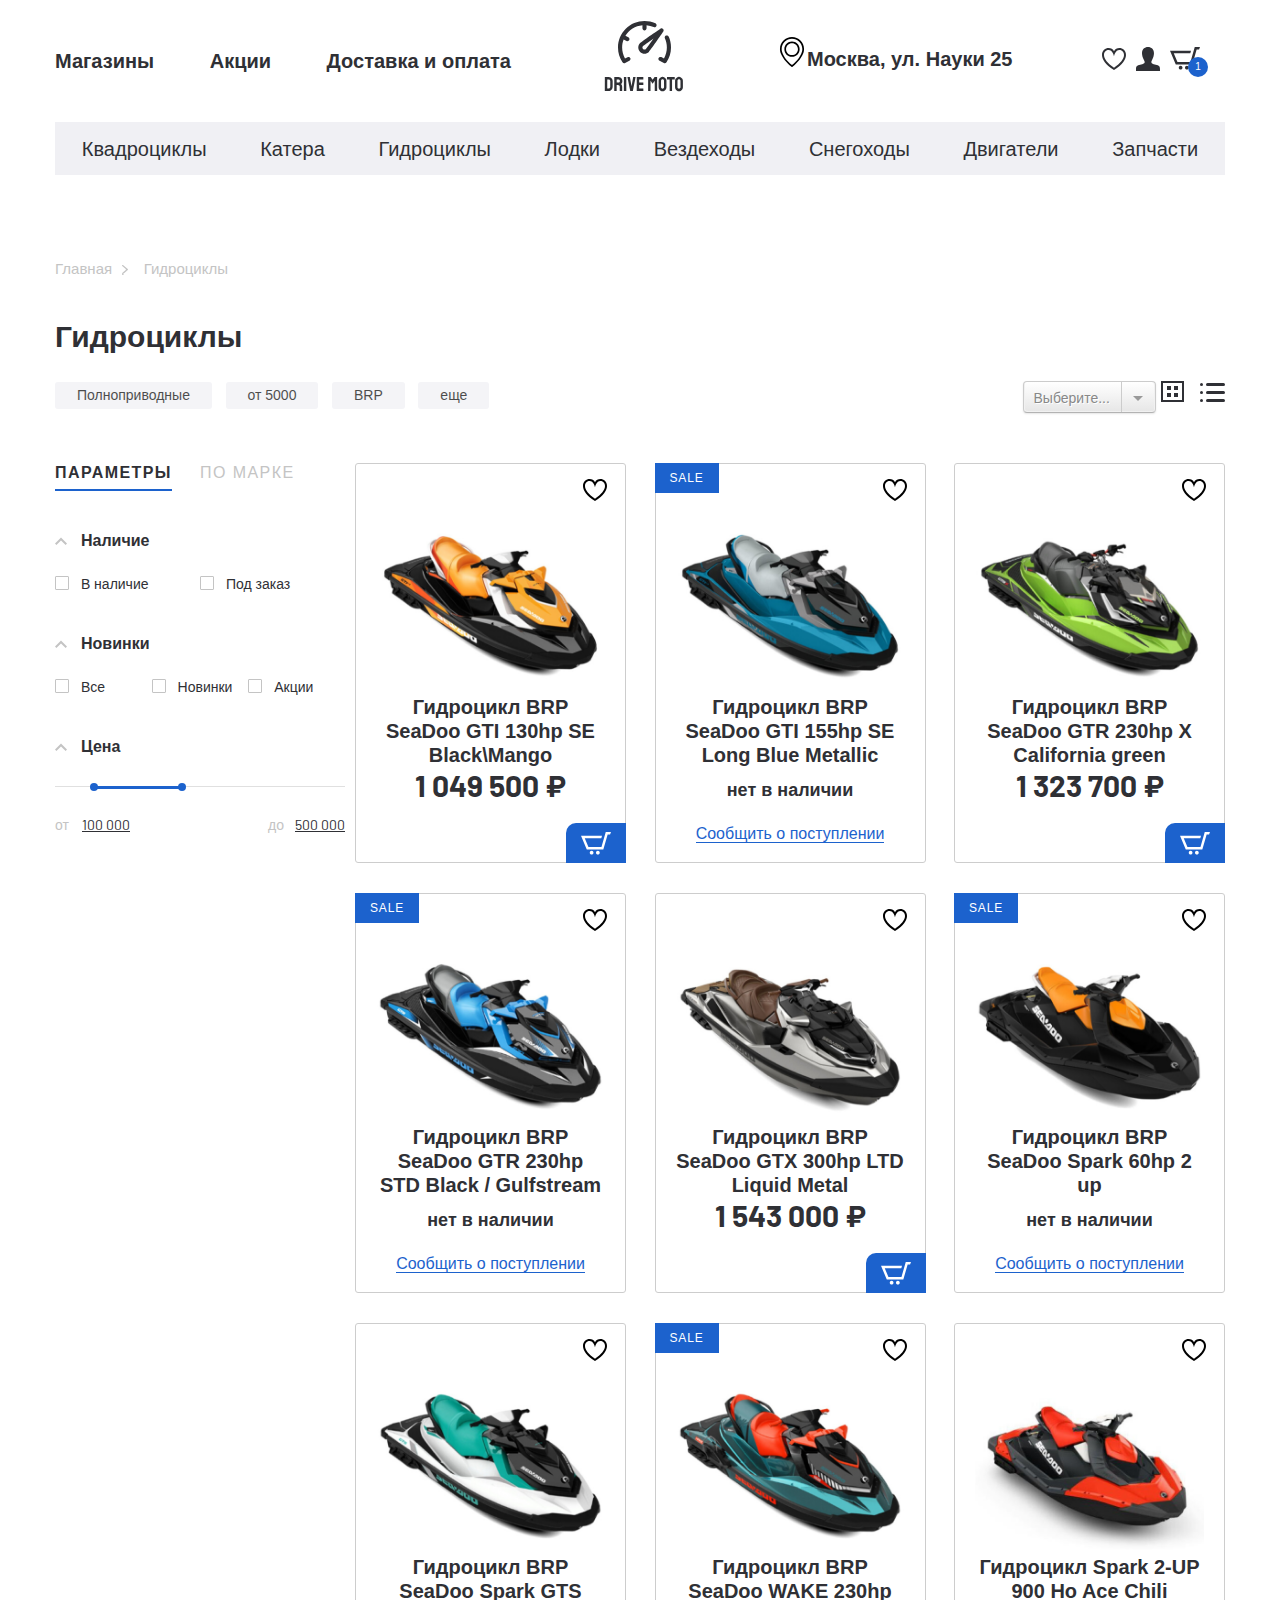
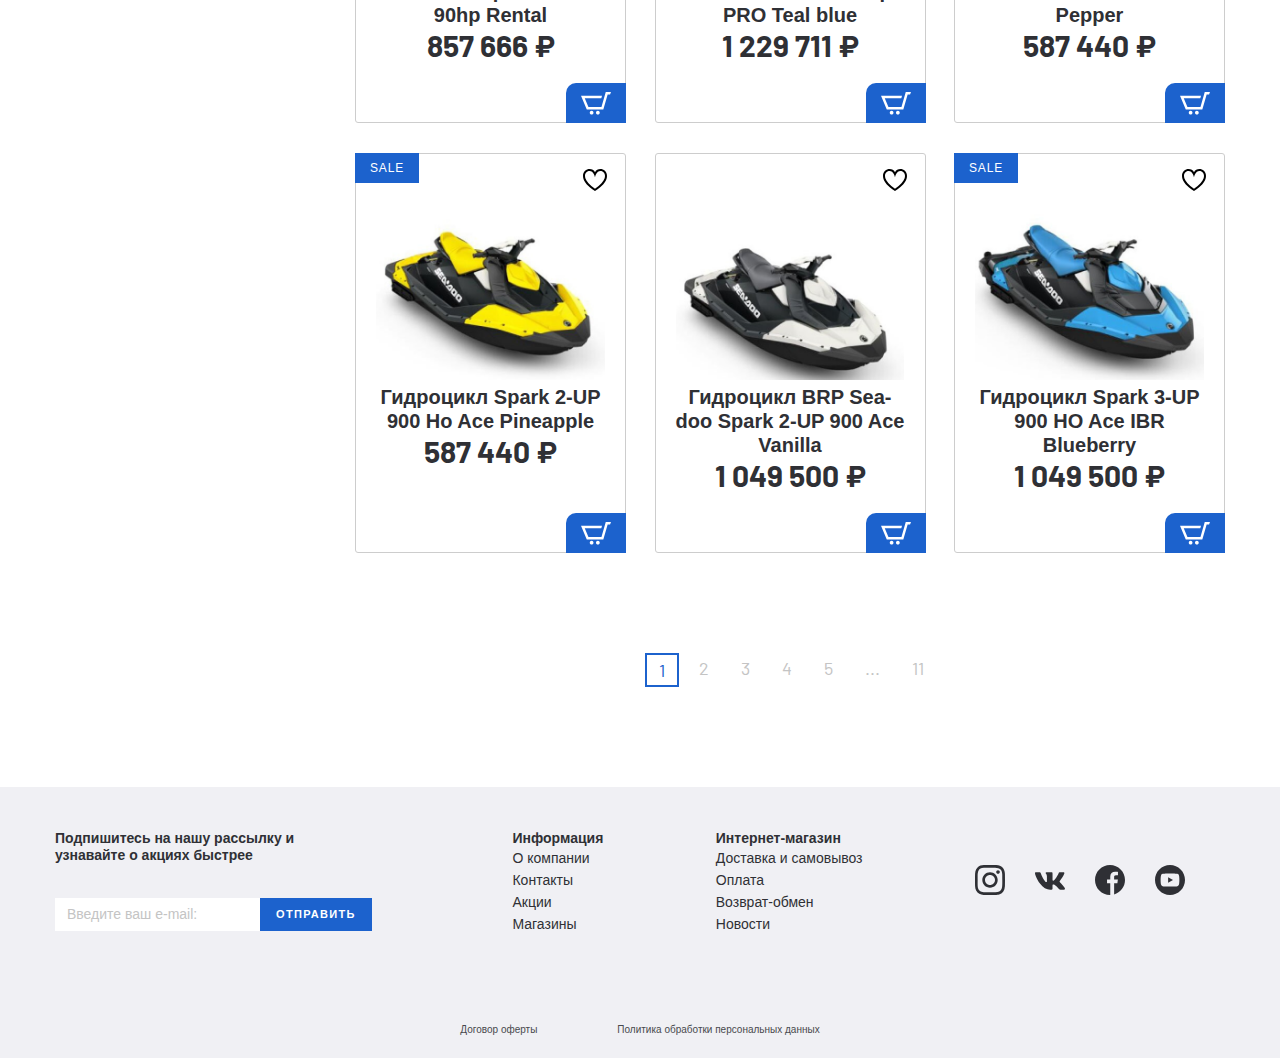
==== commit ce4cca4a: "Добавил реализацию слайдера с ценой" ====
--- a/catalog.html
+++ b/catalog.html
@@ -225,9 +225,20 @@
                       </div>
                     </li>
                     <li class="aside-filter__item-drop">
-                      
+                      <p class="aside-filter__item-title filter__item-drop filter__item-drop--active ">Цена</p>
+                      <div class="aside-filter__content">
+                        <input type="text" class="js-range-slider" name="my_range" value=""
+                        
+                        data-min="100000"
+                        data-max="500000"
+                        data-from="150000"
+                        data-to="275000"
+                    />
+                      </div>
                     </li>
-                    <li class="aside-filter__item-list"></li>
+                    <li class="aside-filter__item-list">
+
+                    </li>
                   </ul>
                 </form>
               </div>
--- a/css/style.css
+++ b/css/style.css
@@ -939,7 +939,6 @@
 }
 
 .filter__item-drop {
-    margin-bottom: 20px;
     position: relative;
     cursor: pointer;
 }
@@ -961,6 +960,7 @@
 .aside-filter__content {
     display: flex;
     flex-wrap: wrap;
+    margin-top: 20px;
 }
 .aside-filter__content-box {
     width: 50%;
@@ -1010,3 +1010,71 @@
 .aside-filter__content.aside-filter__content-radio {
     flex-wrap: nowrap;
 }
+
+.irs--flat {
+    width: 100%;
+    margin-top: -15px;
+}
+
+
+
+.irs--flat .irs-min, .irs--flat .irs-max {
+    top: 55px;
+    padding: 0;
+    text-decoration: underline;
+    text-shadow: none;
+    background-color:transparent;
+    border-radius: 0;
+    font-family: 'Barlow',sans-serif;
+    font-weight: 400;
+    font-size: 14px;
+    line-height: 17px;
+    color: #2F3035;
+    visibility: visible !important;
+    padding-left: 27px;
+}
+
+.irs--flat .irs-from, .irs--flat .irs-to, .irs--flat .irs-single {
+    display: none;
+}
+
+.irs-min::before ,
+.irs-max::before {
+    position: absolute;
+    font-size: 14px;
+    line-height: 17px;
+    color: #C4C4C4;
+    left: 0;
+}
+
+.irs-min::before {
+    content:'от';
+}
+
+.irs-max::before {
+    content:'до';
+}
+.irs--flat .irs-line {
+    top: 25px;
+    height: 1px;
+    background-color:#E0E0E0;
+    border-radius: 0;
+}
+/* border: 1px solid #E0E0E0; */
+.irs--flat .irs-bar {
+    top: 25px;
+    height: 3px;
+    background-color: #1C62CD;
+}
+
+.irs--flat .irs-handle {
+    top: 22px;
+    width: 8px;
+    height: 8px;
+    background-color: #1C62CD;
+    border-radius: 50%;
+}
+
+.irs--flat .irs-handle>i:first-child, .irs--flat .irs-handle.state_hover>i:first-child, .irs--flat .irs-handle:hover>i:first-child {
+    background-color: transparent;
+}
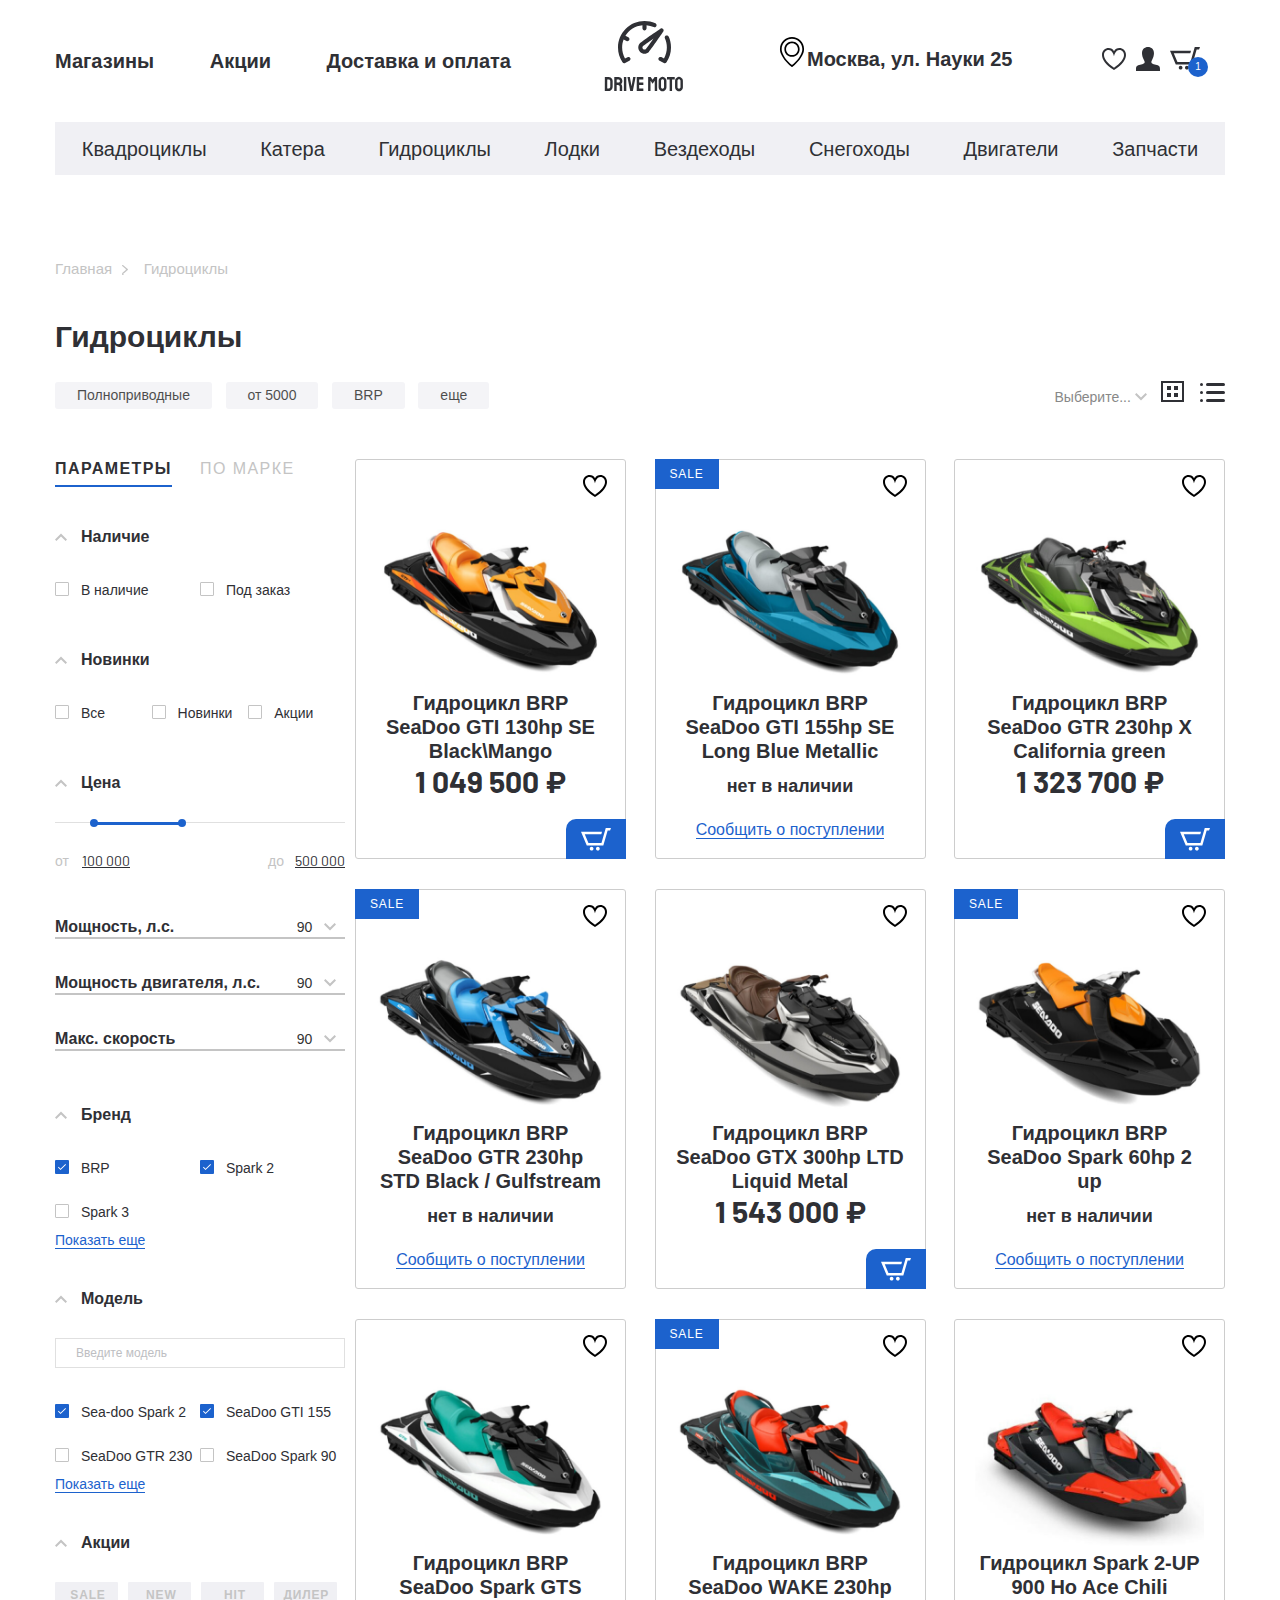
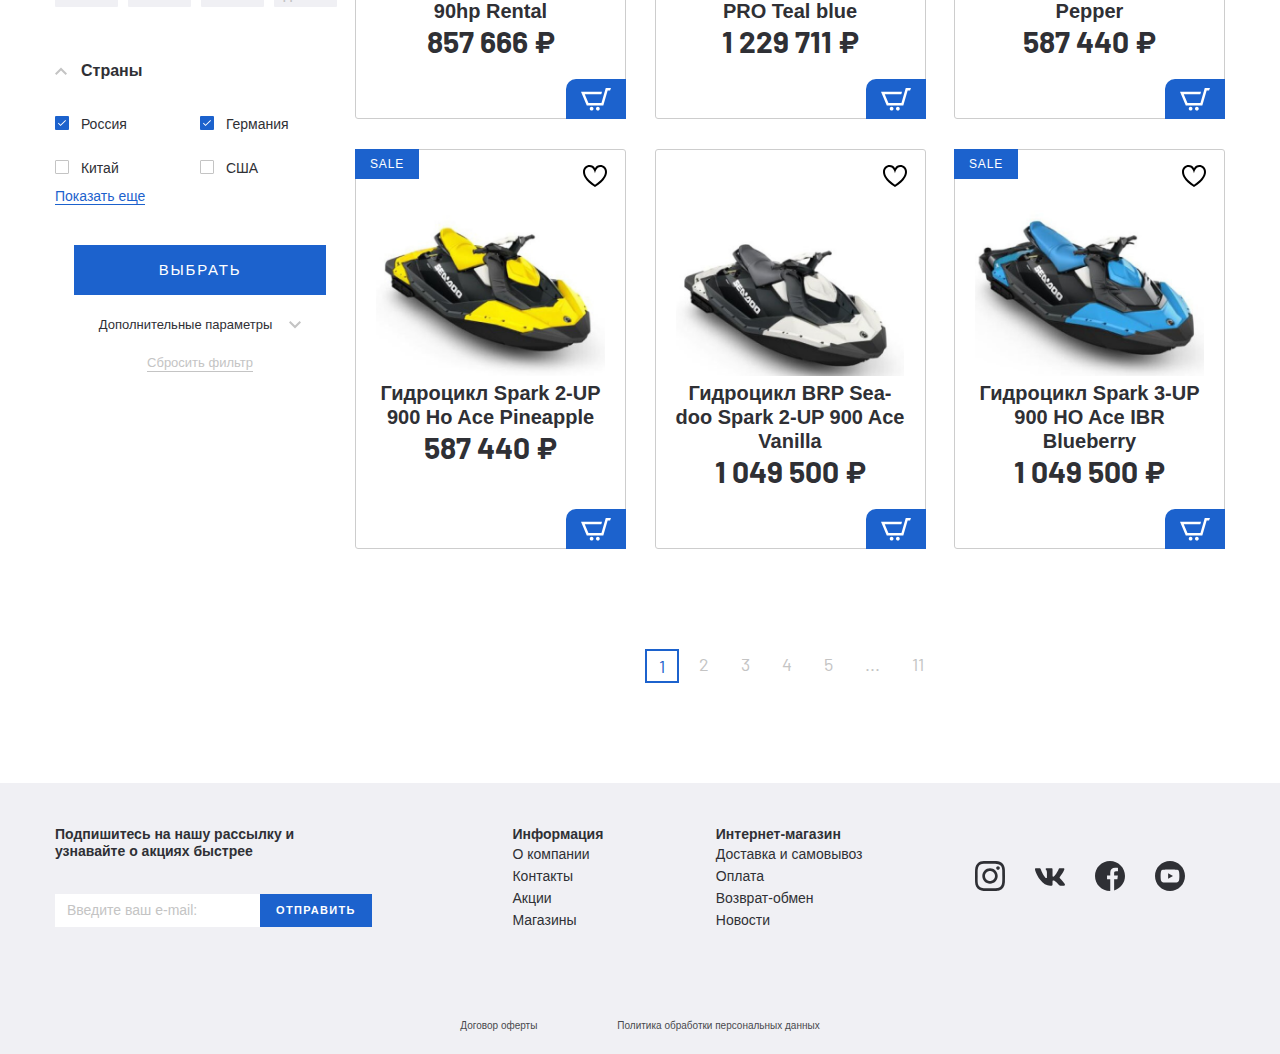
==== commit f841d1d0: "Закончил реализацию фильтров блока aside" ====
--- a/catalog.html
+++ b/catalog.html
@@ -145,7 +145,7 @@
           <button>еще</button>
         </div>
         <div class="catalog__filter-btn">
-          <select class="filter-style" >
+          <select class="filter-style">
             <option value=""></option>
             <option value=""></option>
             <option value=""></option>
@@ -227,18 +227,184 @@
                     <li class="aside-filter__item-drop">
                       <p class="aside-filter__item-title filter__item-drop filter__item-drop--active ">Цена</p>
                       <div class="aside-filter__content">
-                        <input type="text" class="js-range-slider" name="my_range" value=""
-                        
-                        data-min="100000"
-                        data-max="500000"
-                        data-from="150000"
-                        data-to="275000"
-                    />
+                        <input type="text" class="js-range-slider" name="my_range" value="" data-min="100000"
+                          data-max="500000" data-from="150000" data-to="275000" />
                       </div>
                     </li>
                     <li class="aside-filter__item-list">
-
+                      <div class="filter__item-list">
+                        <p class="filter__item-listtitle">
+                          Мощность, л.с.
+                        </p>
+                        <select class="filter-style filter__item-listselect">
+                          <option>90</option>
+                          <option>130</option>
+                          <option>154</option>
+                          <option>230</option>
+                          <option>300</option>
+                        </select>
+                      </div>
+
+
+                      <div class="filter__item-list">
+                        <p class="filter__item-listtitle">
+                          Мощность двигателя, л.с.
+                        </p>
+                        <select class="filter-style filter__item-listselect">
+                          <option>90</option>
+                          <option>130</option>
+                          <option>154</option>
+                          <option>230</option>
+                          <option>300</option>
+                        </select>
+
+                      </div>
+                      <div class="filter__item-list">
+                        <p class="filter__item-listtitle">
+                          Макс. скорость
+                        </p>
+                        <select class="filter-style filter__item-listselect">
+                          <option>90</option>
+                          <option>130</option>
+                          <option>154</option>
+                          <option>230</option>
+                          <option>300</option>
+                        </select>
+
+                      </div>
                     </li>
+                    <li class="aside-filter__item-drop">
+                      <p class="aside-filter__item-title filter__item-drop filter__item-drop--active ">Бренд</p>
+                      <div class="aside-filter__content">
+                        <div class="aside-filter__content-box">
+                          <label class="aside-filter__content-label">
+                            <input class="filter-style" type="checkbox" checked>
+                            BRP
+                          </label>
+                        </div>
+                        <div class="aside-filter__content-box">
+                          <label class="aside-filter__content-label">
+                            <input class="filter-style" type="checkbox" checked>
+                            Spark 2
+                          </label>
+                        </div>
+                        <div class="aside-filter__content-box">
+                          <label class="aside-filter__content-label">
+                            <input class="filter-style" type="checkbox">
+                            Spark 3
+                          </label>
+                        </div>
+                        <div class="filer-more">
+                          <button class="filer-more__btn" href="#">Показать еще</button>
+                        </div>
+                      </div>
+                    </li>
+
+
+                    <li class="aside-filter__item-drop">
+                      <p class="aside-filter__item-title filter__item-drop filter__item-drop--active ">Модель</p>
+                      <div class="aside-filter__content">
+                        <input class="filter-search" type="text" placeholder="Введите модель ">
+                        <div class="aside-filter__content-box">
+                          <label class="aside-filter__content-label">
+                            <input class="filter-style" type="checkbox" checked>
+                            Sea-doo Spark 2
+                          </label>
+                        </div>
+                        <div class="aside-filter__content-box">
+                          <label class="aside-filter__content-label">
+                            <input class="filter-style" type="checkbox" checked>
+                            SeaDoo GTI 155
+                          </label>
+                        </div>
+                        <div class="aside-filter__content-box">
+                          <label class="aside-filter__content-label">
+                            <input class="filter-style" type="checkbox" >
+                            SeaDoo GTR 230
+                          </label>
+                        </div>
+                        <div class="aside-filter__content-box">
+                          <label class="aside-filter__content-label">
+                            <input class="filter-style" type="checkbox" >
+                            SeaDoo Spark 90 
+                          </label>
+                        </div>
+                        <div class="filer-more">
+                          <button class="filer-more__btn" href="#">Показать еще</button>
+                        </div>
+                      </div>
+                    </li>
+
+                    <li class="aside-filter__item-drop  btn-checked">
+                      <p class="aside-filter__item-title filter__item-drop filter__item-drop--active ">Акции</p>
+                      <div class="aside-filter__content">
+                        <div class="aside-filter__content-box">
+                          <label class="aside-filter__content-label">
+                            <input class="filter-style" type="checkbox">
+                            <span class="btn-checked__text">SALE</span> 
+                          </label>
+                        </div>
+                        <div class="aside-filter__content-box">
+                          <label class="aside-filter__content-label">
+                            <input class="filter-style" type="checkbox">
+                            <span class="btn-checked__text">NEW</span> 
+                          </label>
+                        </div>
+                        <div class="aside-filter__content-box">
+                          <label class="aside-filter__content-label">
+                            <input class="filter-style" type="checkbox">
+                            <span class="btn-checked__text">HIT</span> 
+                          </label>
+                        </div>
+                        <div class="aside-filter__content-box">
+                          <label class="aside-filter__content-label">
+                            <input class="filter-style" type="checkbox">
+                            <span class="btn-checked__text">ДИЛЕР</span> 
+                          </label>
+                        </div>
+                      </div>
+                    </li>
+                    <li class="aside-filter__item-drop">
+                      <p class="aside-filter__item-title filter__item-drop filter__item-drop--active ">Страны</p>
+                      <div class="aside-filter__content">
+                        <div class="aside-filter__content-box">
+                          <label class="aside-filter__content-label">
+                            <input class="filter-style" type="checkbox" checked>
+                            Россия
+                          </label>
+                        </div>
+                        <div class="aside-filter__content-box">
+                          <label class="aside-filter__content-label">
+                            <input class="filter-style" type="checkbox" checked>
+                            Германия
+                          </label>
+                        </div>
+                        <div class="aside-filter__content-box">
+                          <label class="aside-filter__content-label">
+                            <input class="filter-style" type="checkbox">
+                            Китай
+                          </label>
+                        </div>
+                        <div class="aside-filter__content-box">
+                          <label class="aside-filter__content-label">
+                            <input class="filter-style" type="checkbox">
+                            CША
+                          </label>
+                        </div>
+                        <div class="filer-more">
+                          <button class="filer-more__btn" href="#">Показать еще</button>
+                        </div>
+                      </div>
+                    </li>
+                    <li class="aside-filter__item-drop aside-filter__item-btn">
+                      <button class="filter-btn__send filter-btn__send--active" type="submit">ВЫБРАТЬ</button>
+                      <p class="filter__extra">Дополнительные параметры</p>
+                      <div class="filter__extra-content">
+                        more
+                      </div>
+                      <button class="filter-btn__reset" type="submit">Сбросить фильтр</button>
+                    </li>
+
                   </ul>
                 </form>
               </div>
--- a/css/style.css
+++ b/css/style.css
@@ -964,6 +964,8 @@
 }
 .aside-filter__content-box {
     width: 50%;
+    margin-bottom: 10px;
+    margin-top: 10px;
 }
 
 .aside-filter__content-label {
@@ -1078,3 +1080,219 @@
 .irs--flat .irs-handle>i:first-child, .irs--flat .irs-handle.state_hover>i:first-child, .irs--flat .irs-handle:hover>i:first-child {
     background-color: transparent;
 }
+
+.aside-filter__item-list {
+    margin: 46px 0 40px;
+    padding-bottom: 14px;
+}
+
+.filter__item-list {
+    padding-top: 34px;
+    display: flex;
+    justify-content: space-between;
+    border-bottom: 2px solid #C4C4C4;
+}
+.filter__item-listtitle {
+    font-family: 'SFProDisplay-Semi-Bold', sans-serif;
+    font-weight: 600;
+    font-size: 16px;
+    line-height: 19px;
+}
+.filter__item-listselect {
+    font-family: 'Barlow',sans-serif;
+    font-style: normal;
+    font-size: 14px;
+    line-height: 17px;
+    color: #48494D;
+}
+.jq-selectbox__select {
+    height: 20px;
+    padding: 0 25px 0 10px;
+    border-radius: 0;
+    box-shadow: none;
+    background: transparent;
+    text-shadow: none;
+    border: none;
+}
+
+.jq-selectbox__trigger-arrow {
+    position: absolute;
+    top: 14px;
+    right: 12px;
+    width: 0;
+    height: 0;
+    border: none;
+}
+.jq-selectbox__select-text {
+    line-height: 20px;
+}
+
+.jq-selectbox__trigger {
+    background-image: url(../images/arrow-down.svg);
+    position: absolute;
+    top: 6px;
+    right: 9px;
+    bottom: 5px;
+    width: 12px;
+    height: 8px;
+    border-left: none;
+}
+
+.jq-selectbox__select:hover ,
+.jq-selectbox__select:active {
+    background: transparent;
+    box-shadow: none;
+}
+
+.jq-selectbox.focused .jq-selectbox__select {
+    border: none;
+}
+
+.jq-selectbox li:hover {
+    background: rgba(107, 126, 172, 0.05);
+    color: #48494D;
+}
+.jq-selectbox li {
+    color: #48494D;
+}
+.jq-selectbox__dropdown {
+    border-radius: 0;
+    padding-top: 15px;
+}
+.filer-more {
+    font-size: 14px;
+    line-height: 17px;
+    width: 100%;
+}
+
+.filer-more__btn {
+    border: none;
+    border-bottom: 1px solid #1C62CD;
+    background-color: transparent;
+    color: #1C62CD;
+    cursor: pointer;
+    padding: 0;
+}
+
+.filter-search {
+    width: 100%;
+    border: 1px solid #E0E0E0;
+    height: 30px;
+    padding: 0 20px;
+    margin-bottom: 20px;
+    font-size: 12px;
+    line-height: 14px;
+    margin-top: 10px;
+}
+.filter-search::placeholder {
+    color: #BDBEC2;
+}
+
+.btn-checked .aside-filter__content{
+    flex-wrap: nowrap;
+    justify-content: space-between;
+}
+
+.btn-checked .aside-filter__content-box {
+    width: auto;
+}
+
+.btn-checked .aside-filter__content-label {
+    position: relative;
+    width: 63px;
+    height: 25px;
+    font-weight: 700;
+    font-size: 12px;
+    line-height: 14px;
+    letter-spacing: 0.07em;
+    color: #C4C4C4;
+}
+
+
+.btn-checked .jq-checkbox{
+    width: 63px;
+    height: 25px;
+    background: #F0F0F4;
+    border: none;
+}
+
+.btn-checked .jq-checkbox.checked .jq-checkbox__div {
+    display: none;
+}
+
+
+.btn-checked .jq-checkbox.checked {
+    background:#1C62CD;
+    color: #fff;
+}
+
+.btn-checked .jq-checkbox.checked ~ .btn-checked__text {
+    color: #fff;
+}
+
+
+.btn-checked__text {
+    position: absolute;
+    top: -7px;
+    left: 50%;
+    transform: translateX(-57%);
+    z-index: 5;
+}
+
+.filter-btn__send {
+    background: #F0F0F4;
+    padding: 16px 85px;
+    text-transform: uppercase;
+    font-size: 15px;
+    line-height: 18px;
+    letter-spacing: 0.12em;
+    color: #BDBEC2;
+    border: none;
+    cursor: pointer;
+    margin-bottom: 15px;
+}
+
+.filter-btn__send--active {
+    background-color: #1C62CD;
+    color: #fff;
+}
+
+.aside-filter__item-btn {
+    text-align: center;
+}
+.filter__extra {
+    font-size: 13px;
+    line-height: 16px;
+    position: relative;
+    padding-right: 29px;
+    display: inline-block;
+    margin-bottom: 15px;
+}
+
+.filter__extra::after {
+    content: '';
+    position: absolute;
+    right: 0;
+    background-image: url('../images/arrow-down.svg');
+    width: 12px;
+    height: 8px;
+    top: 4px;
+}
+
+.filter__extra-content {
+    display: none;
+}
+
+.filter__extra.filter__item-drop--active::after{
+    transform: rotate(180deg);
+}
+
+.filter-btn__reset {
+    font-size: 13px;
+    line-height: 16px;
+    color: #C4C4C4;
+    border: none;
+    background-color:transparent;
+    padding: 0;
+    border-bottom: 1px solid #C4C4C4;
+}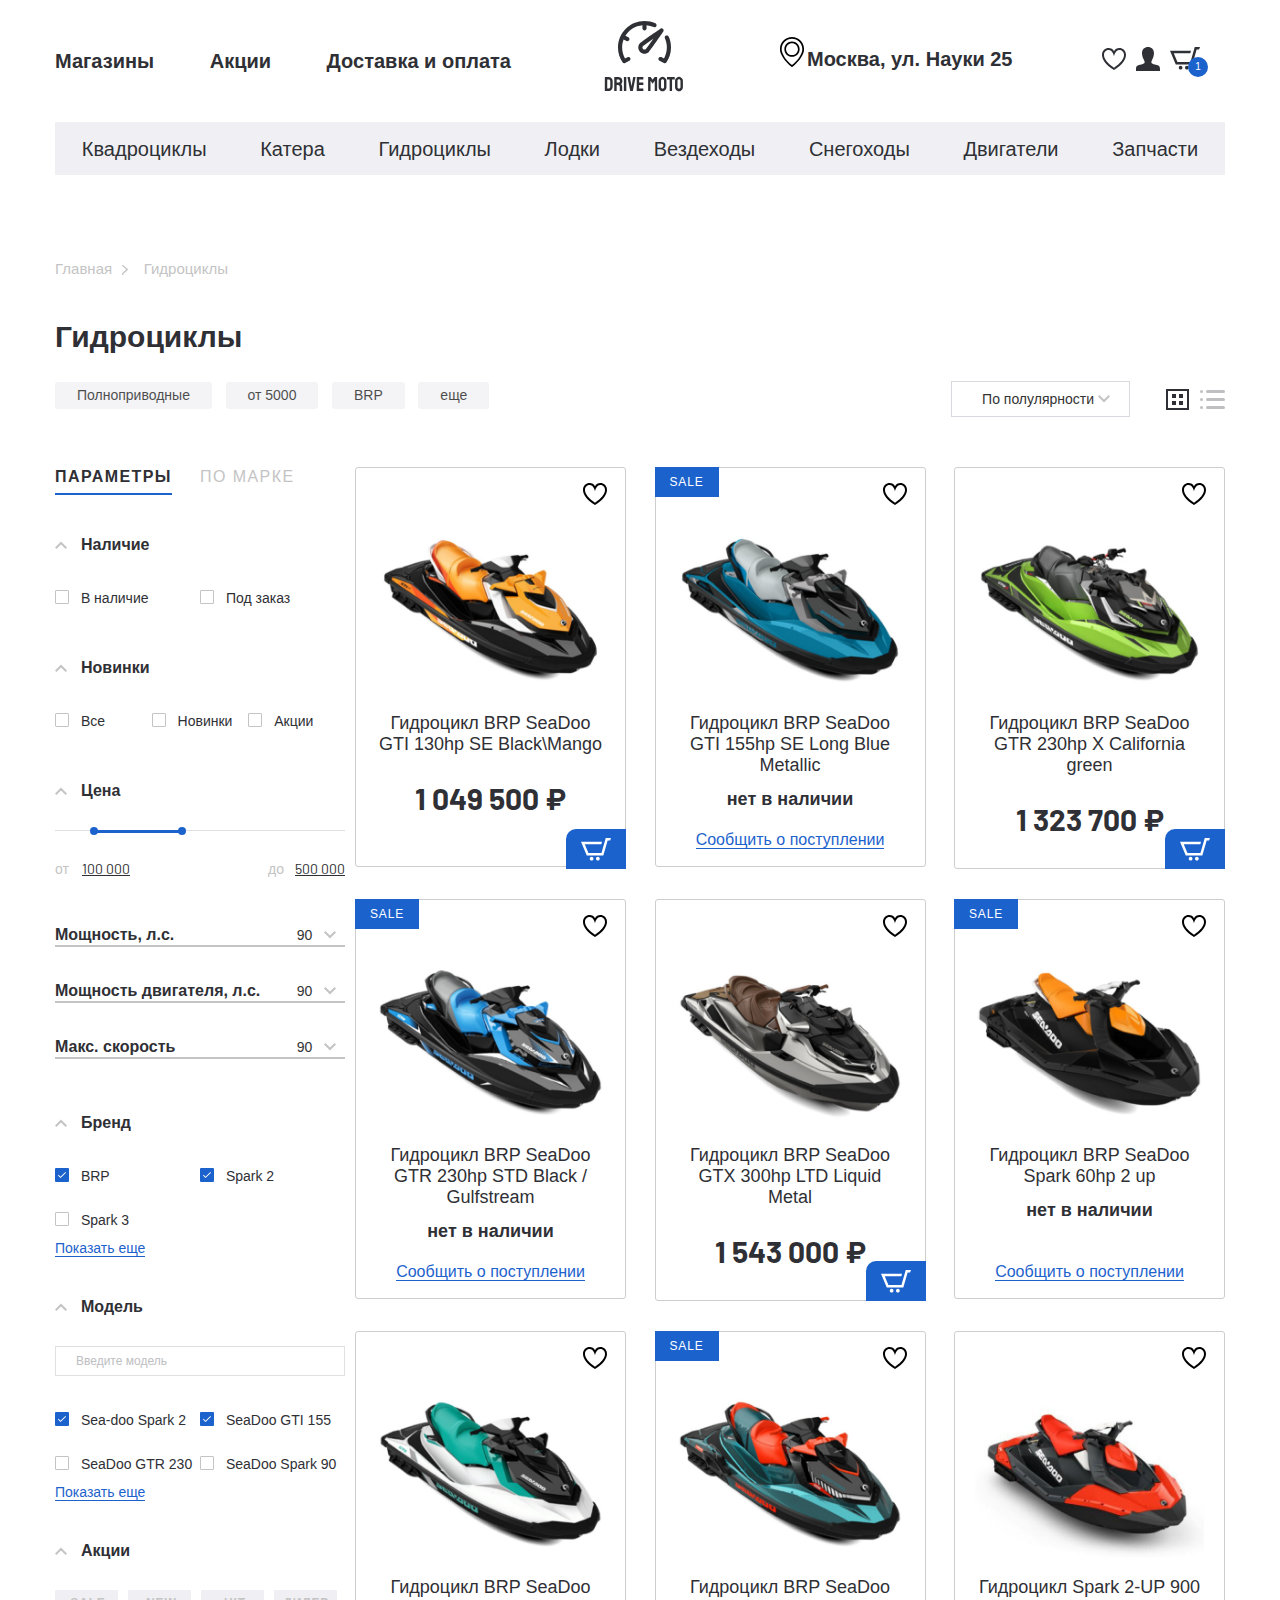
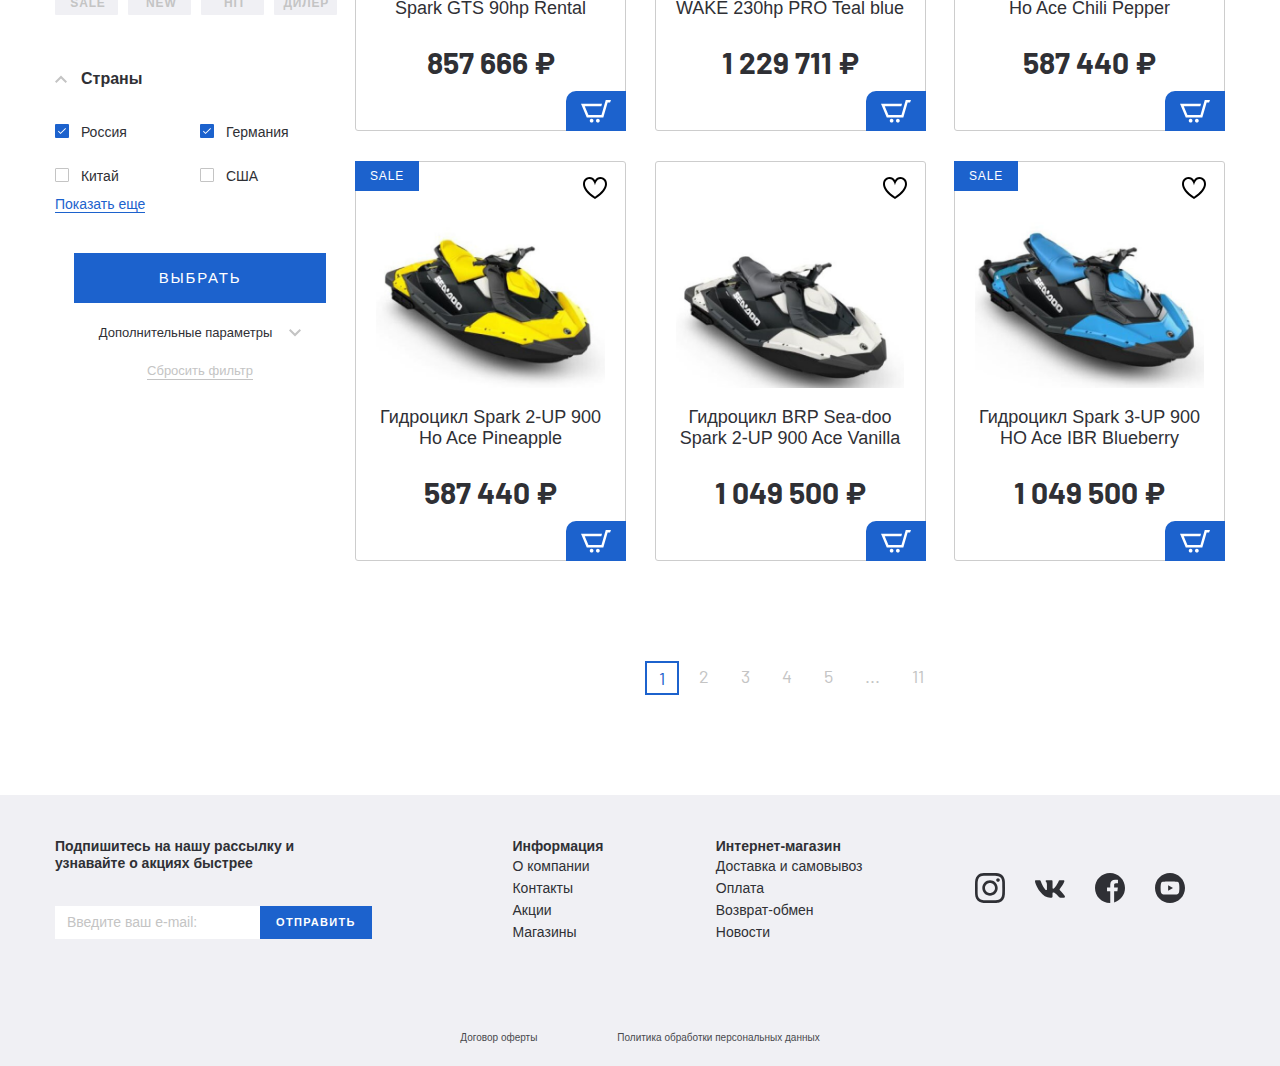
==== commit a38ab67b: "закончил реализацию каталога, добавил js для переключения с грида на лист, подкорректировал wrapper" ====
--- a/catalog.html
+++ b/catalog.html
@@ -145,12 +145,12 @@
           <button>еще</button>
         </div>
         <div class="catalog__filter-btn">
-          <select class="filter-style">
-            <option value=""></option>
-            <option value=""></option>
-            <option value=""></option>
+          <select class="filter-style select-item">
+            <option value="">По полулярности</option>
+            <option value="">2</option>
+            <option value="">3</option>
           </select>
-          <button class="catalog__filter-btngrid">
+          <button class="catalog__filter-btngrid catalog__filter-button catalog__filter-button--active">
             <svg width="23" height="21" viewbox="0 0 23 21" fill="none" xmlns="http://www.w3.org/2000/svg">
               <rect x="1" y="1" width="21" height="19" stroke="#2F3035" stroke-width="2" />
               <rect x="7" y="6" width="2" height="2" fill="#2F3035" stroke="#2F3035" stroke-width="2" />
@@ -159,7 +159,7 @@
               <rect x="14" y="13" width="2" height="2" fill="#2F3035" stroke="#2F3035" stroke-width="2" />
             </svg>
           </button>
-          <button class="catalog__filter-btnline">
+          <button class="catalog__filter-btnline catalog__filter-button">
             <svg width="25" height="19" viewbox="0 0 25 19" fill="none" xmlns="http://www.w3.org/2000/svg">
               <g opacity="1">
                 <rect x="6" width="19" height="3" rx="1.5" fill="#2F3035" />
--- a/css/style.css
+++ b/css/style.css
@@ -459,10 +459,15 @@
 .product-item__wrapper {
     position: relative;
     width: 271px;
-
+    transition: all .3s;
+
+}
+.product-item__wrapper.product-item__wrapper--list {
+    width: 100%;
 }
 
 .product-item {
+    width: 100%;
     min-height: 400px;
     border-radius: 3px;
     border: 1px solid #CDCDCD;
@@ -602,8 +607,16 @@
     text-align: center;
 }
 
+.product-item__title {
+    font-weight: normal;
+    padding: 14px 0 25px;
+    font-size: 18px;
+    line-height: 21px;
+}
+
 .product-item__wrapper.product-item__not-available .product-item__title {
     padding-bottom: 13px;
+
 }
 
 .product-item__wrapper.product-item__not-available .product-item__notify-link span {
@@ -835,14 +848,34 @@
     margin-left: 10px;
 }
 
+.catalog__filter-btn {
+    display: flex;
+    align-items: center;
+}
+
 button.catalog__filter-btngrid {
-
+    width: 26px;
+    height: 21px;
 }
 
 button.catalog__filter-btnline {
-
-}
-
+    width: 25px;
+    height: 19px;
+}
+
+.catalog__filter-button {
+    opacity: 0.3;
+}
+.catalog__filter-button--active {
+    opacity: 1;
+}
+.select-item {
+    border: 1px solid #D7D9DF;
+    font-size: 14px;
+    line-height: 17px;
+    margin-right: 34px;
+    padding: 7px 10px 7px 20px;
+}
 
 .catalog__inner {
     display: flex;
@@ -1295,4 +1328,4 @@
     background-color:transparent;
     padding: 0;
     border-bottom: 1px solid #C4C4C4;
-}+}
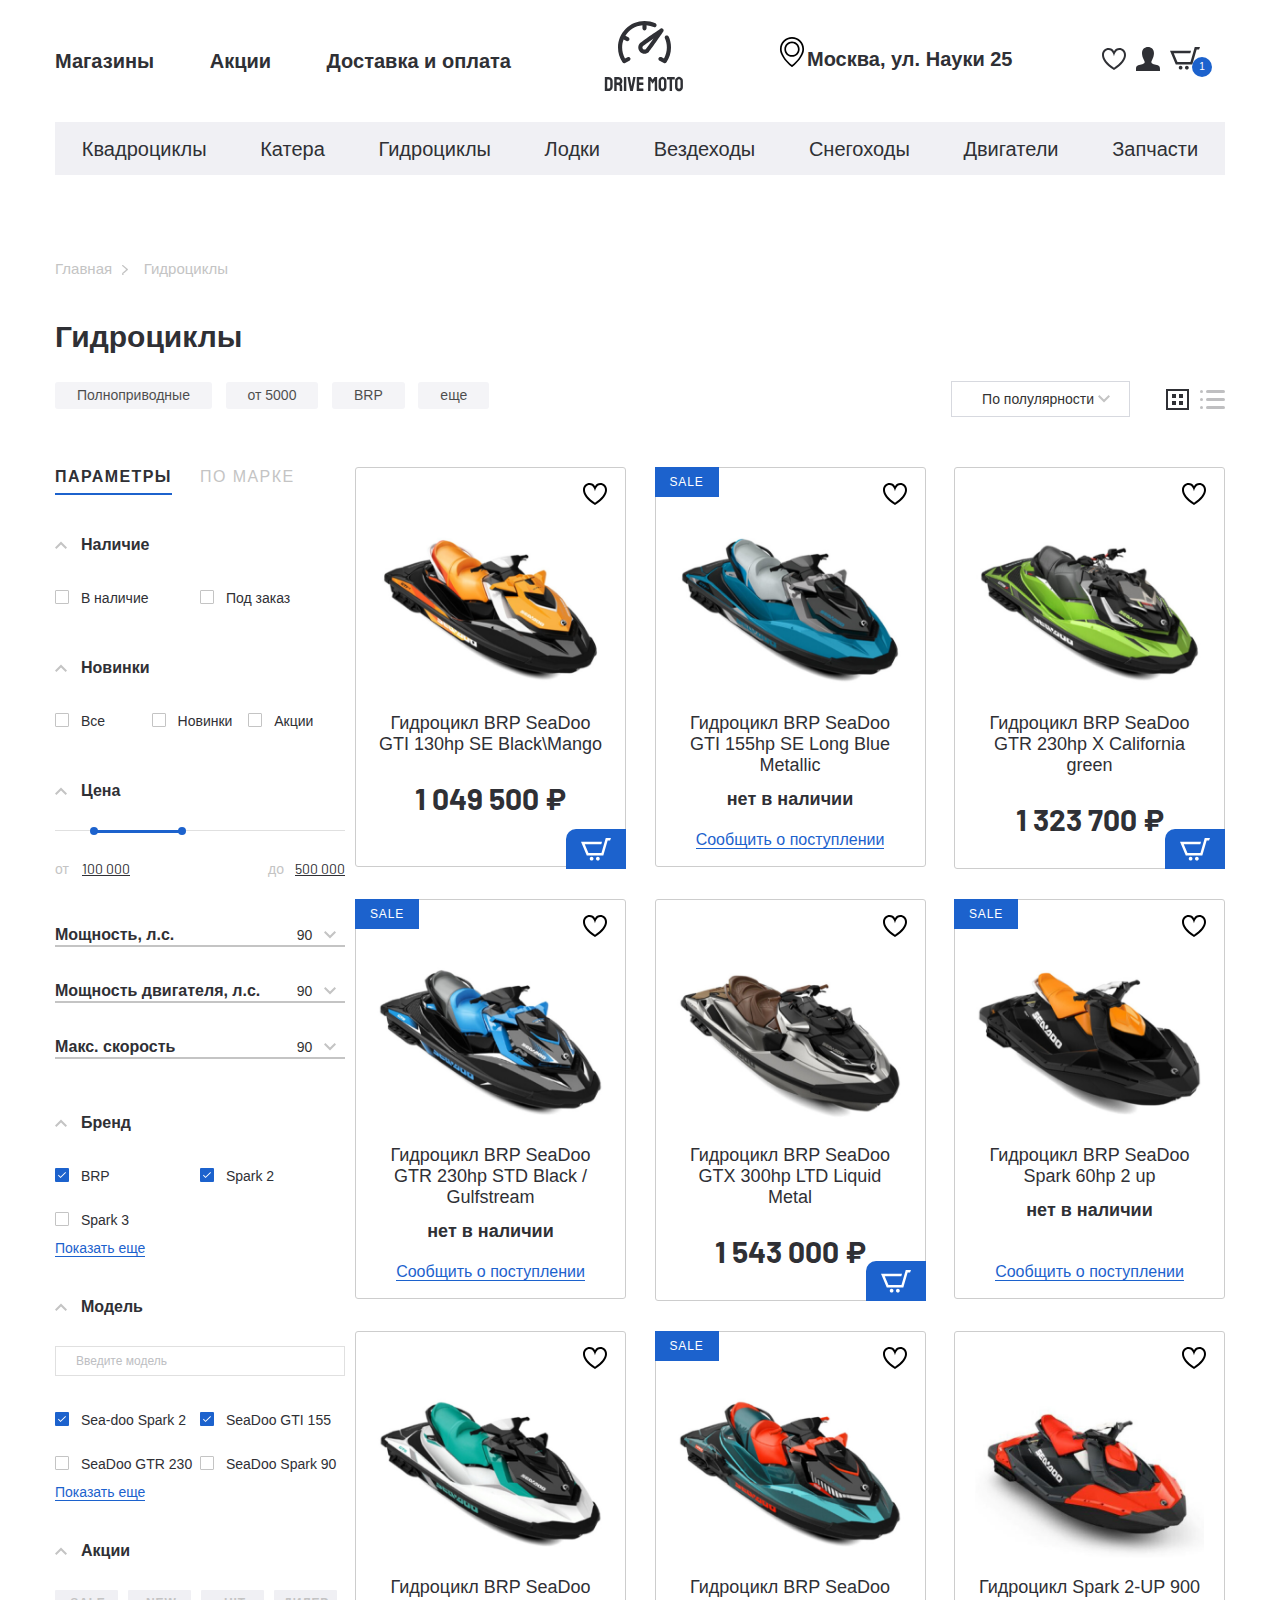
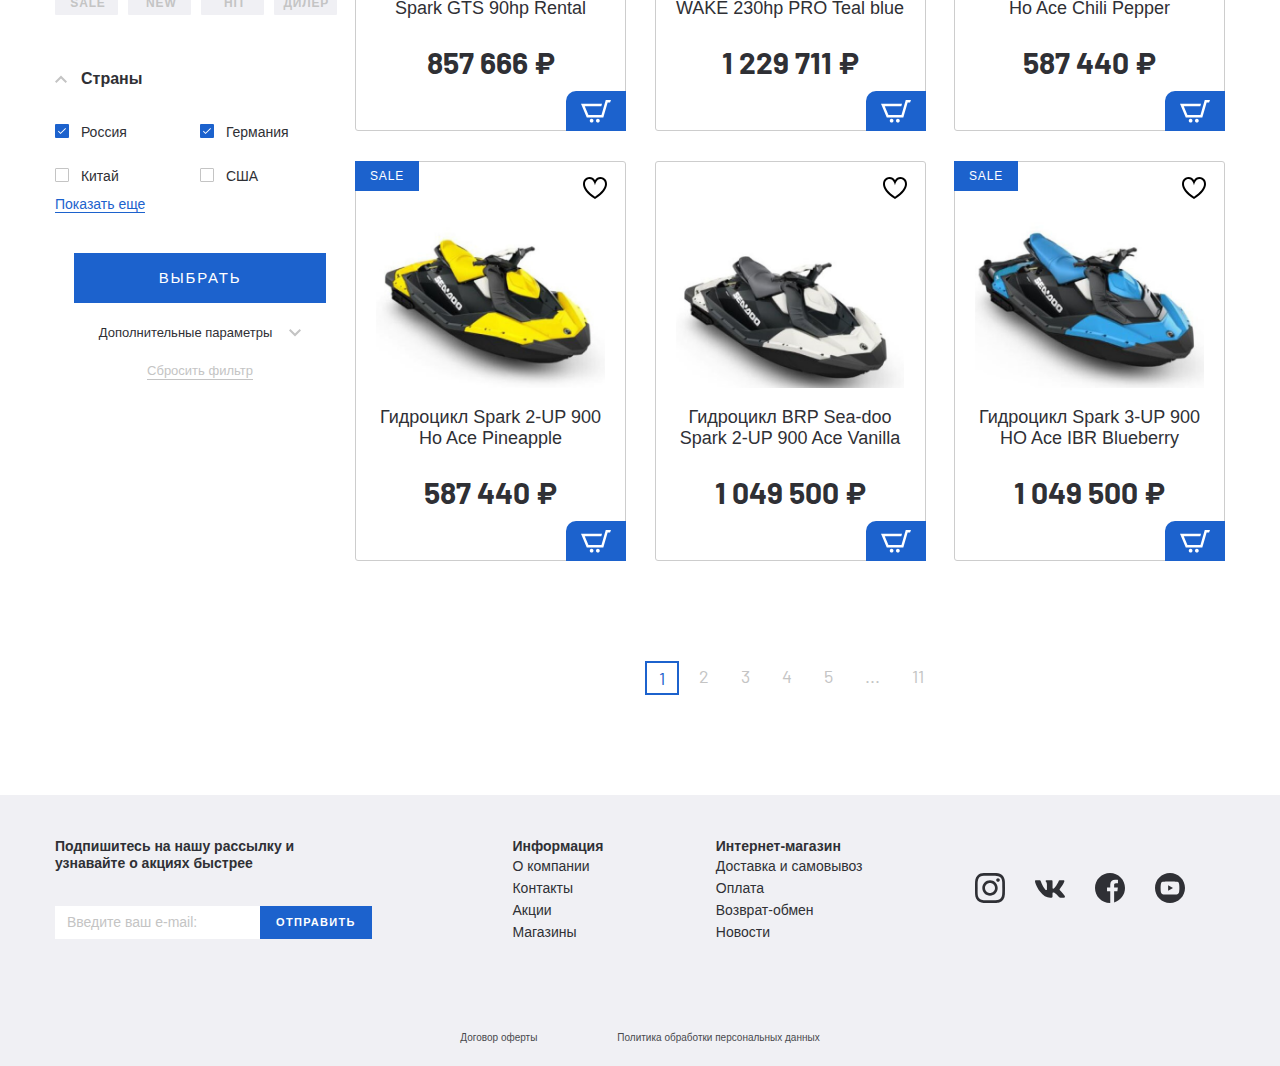
==== commit 859b2964: "начал адаптив баннера" ====
--- a/catalog.html
+++ b/catalog.html
@@ -16,8 +16,8 @@
   <link rel="stylesheet" href="css/jquery.rateyo.min.css">
   <link rel="preconnect" href="https://fonts.googleapis.com">
   <link rel="preconnect" href="https://fonts.gstatic.com" crossorigin>
+  <link rel="stylesheet" href="css/style.css">
   <link rel="stylesheet" href="css/media.css">
-  <link rel="stylesheet" href="css/style.css">
 </head>
 
 <body>
@@ -177,11 +177,11 @@
         <aside class="catalog__inner-aside aside-filter">
           <div class="tabs-wrapper">
             <div class="tabs aside-filter__tabs">
-              <a class="tab aside-filter__tab tab--active" href="#"><span>Параметры</span></a>
-              <a class="tab aside-filter__tab" href="#"><span>по марке</span></a>
+              <a class="tab aside-filter__tab tab--active" href="#filter-1"><span>Параметры</span></a>
+              <a class="tab aside-filter__tab" href="#filter-2"><span>по марке</span></a>
             </div>
             <div class="tabs-container">
-              <div class="tabs-content aside-filter__tabs-content tabs-content--active">
+              <div id="filter-1" class="tabs-content aside-filter__tabs-content tabs-content--active">
                 <form class="aside-filter__form">
                   <ul class="aside-filter__list">
                     <li class="aside-filter__item-drop">
@@ -408,7 +408,7 @@
                   </ul>
                 </form>
               </div>
-              <div class="tabs-content aside-filter__tabs-content ">content-2</div>
+              <div id="filter-2" class="tabs-content aside-filter__tabs-content ">content-2</div>
             </div>
           </div>
         </aside>
@@ -509,7 +509,7 @@
               </p>
             </a>
           </div>
-          <div class="product-item__wrapper ">
+          <div class="product-item__wrapper">
             <button class="product-item__favorite"></button>
             <button class="product-item__basket">
               <img src="images/basket-white.svg" alt="">
--- a/css/style.css
+++ b/css/style.css
@@ -40,6 +40,8 @@
     font-weight: 400;
     font-size: 20px;
     line-height: 24px;
+    overflow-x: hidden;
+    min-width: 320px;
 }
 
 .container {
@@ -73,6 +75,10 @@
     display: flex;
 }
 
+.menu__btn {
+    display: none;
+}
+
 .header__adress {
     margin-right: 60px;
     width: 265px;
@@ -89,6 +95,52 @@
     width: 30px;
     height: 30px;
 }
+
+.menu-mobile__list {
+    width: 243px;
+    box-shadow: 0px 0px 20px rgba(0, 0, 0, 0.15);
+    transform: translateX(-100%);
+    transition: all .3s;
+    position: absolute;
+    z-index: 10;
+    background-color: #fff;
+}
+
+.menu-mobile__list--active {
+    transform: translateX(0%);
+}
+
+.menu-mobile__linewrapper {
+    display: none;
+}
+
+
+
+.menu-mobile__item {
+    position: relative;
+    border-bottom: 1px solid rgba(0, 0, 0, 0.1);
+}
+
+.menu-mobile__link {
+    display: block;
+    padding-left: 53px;
+    padding-top: 36px;
+}
+
+.menu-mobile__img {
+    position: absolute;
+    left: 11px;
+    bottom: 0;
+}
+
+
+.menu__mobile-line {
+    display: none;
+}
+
+
+
+
 
 .user-list {
     margin-right: 15px;
@@ -114,7 +166,7 @@
     line-height: 20px;
     width: 20px;
     height: 20px;
-    right: -8px;
+    right: -12px;
     bottom: -2px;
     border-radius: 50%;
     text-align: center;
@@ -1329,3 +1381,250 @@
     padding: 0;
     border-bottom: 1px solid #C4C4C4;
 }
+
+.product-card {
+    margin-bottom: 80px;
+}
+
+.product-card__inner {
+    display: flex;
+    justify-content: space-between;
+}
+.product-card__img-box {
+    font-family: 'Barlow',sans-serif;
+    font-style: normal;
+    width: 500px;
+    padding-top: 64px;
+    text-align: center;
+    position: relative;
+}
+
+.product-card__img-box::before {
+    line-height: 18px;
+    font-size: 15px;
+    letter-spacing: 0.12em;
+    padding: 13px 25px;
+    border-radius: 3px;
+}
+
+
+.product-card__price-old {
+    font-size: 30px;
+    line-height: 30px;
+    opacity: 0.6;
+    background-image: url('../images/old-line.svg');
+    background-repeat: no-repeat;
+    display: inline-block;
+    background-size: cover;
+}
+
+.product-card__price-new {
+    font-weight: 700;
+    font-size: 40px;
+    line-height: 48px;
+    margin-bottom: 17px;
+}
+
+.product-card__link {
+    font-size: 15px;
+    line-height: 18px;
+    color: #1C62CD;
+}
+
+.product-card__content {
+    width: 570px;
+}
+
+.product-card__title {
+    font-family: 'SFProDisplay-Bold', sans-serif;
+    font-weight: 700;
+    font-size: 30px;
+    line-height: 36px;
+    margin-bottom: 10px;
+}
+
+.product-card__code {
+    font-size: 15px;
+    line-height: 18px;
+    color: #2F3035;
+    opacity: 0.6;
+    margin-bottom: 25px;
+}
+
+.product-card__buttons {
+    margin-bottom: 50px;
+}
+
+.product-card__tab {
+    font-size: 20px;
+    line-height: 24px;
+    opacity: .6;
+    padding-bottom: 5px;
+    padding-right: 17px;
+    margin-bottom: 5px;
+}
+
+.product-card__tab + .product-card__tab {
+    padding-left: 17px;
+}
+
+.product-card__tab.tab--active {
+    opacity: 1;
+    border-bottom: 2px solid #1C62CD;
+    font-weight: bold;
+    font-family: 'SFProDisplay-Bold', sans-serif;
+    margin-bottom: 20px;
+}
+
+.product-card__item {
+    padding: 15px 0 6px ;
+    border-bottom: 1px solid rgba(47 ,48,53, 0.1);
+    display: flex;
+    justify-content: space-between;
+}
+
+.product-card__item-left {
+    padding-right: 15px;
+}
+
+.product-card__item-right {
+    width: 125px;
+}
+
+.product-card__more {
+    font-size: 14px;
+    line-height: 17px;
+    color: #1C62CD;
+    border-bottom: 1px solid #1C62CD;
+    margin-bottom: 40px;
+}
+
+.product-card__btn button{
+    background: #1C62CD;
+    border-radius: 3px;
+    border: none;
+    font-size: 14px;
+    line-height: 17px;
+    letter-spacing: 0.12em;
+    text-transform: uppercase;
+    color: #FFFFFF;
+    padding: 16px 53px;
+    cursor: pointer;
+}
+
+.product-card__list {
+    margin-bottom: 20px;
+}
+
+.product-card__buttons a + a{
+    margin-left: 30px;
+}
+
+.card__tabs {
+    margin-bottom: 100px;
+}
+
+.card__tab-box {
+    background: #F0F0F4;
+    display: flex;
+    justify-content: space-around;
+    align-items: center;
+    padding: 22px 0;
+    margin-bottom: 50px;
+}
+
+.card__tab {
+    font-size: 20px;
+    line-height: 24px;
+    opacity: 0.6;
+}
+
+.card__tab.tab--active {
+    border-bottom: 2px solid #1C62CD;
+    opacity: 1; 
+}
+
+.card__top-line {
+    margin-bottom: 10px;
+    
+}
+
+.card__label-search {
+    font-size: 17px;
+    line-height: 20px;
+    color: rgba(47, 48, 53, .7);
+}
+
+.card__input-search {
+    background: #F0F0F4;
+    border-radius: 3px;
+    margin-left: 17px;
+    padding: 8px 37px 8px 17px;
+    border: none;
+    margin-right: 100px;
+}
+
+.card__label-pickup {
+    margin-left: 54px;
+    font-size: 17px;
+    line-height: 20px;
+    color: rgba(47, 48, 53, .7);
+}
+
+.card__list-item {
+    padding: 20px 0;
+    border-bottom: 1px solid rgba(47 ,48,53, 0.1);
+    display: flex;
+    font-weight: 400;
+    font-size: 16px;
+    line-height: 19px;
+    color: rgba(47, 48, 53, .7);
+}
+
+.card__list-itemtitle {
+    font-size: 20px;
+    line-height: 24px;
+    color: rgba(47, 48, 53);
+}
+
+.card__list-address {
+    width: 220px;
+    margin-right: 80px;
+    }
+
+.card__list-workhours {
+    width: 157px;
+    margin-right: 96px;
+}
+
+.workhours {
+    display: flex;
+    justify-content: space-between;
+}
+
+.card__list-available {
+    width: 140px;
+    margin-right: 64px;
+}
+
+.card__list-num {
+    width: 104px;
+}
+
+.card__list-btn {
+    margin-left: auto;
+}
+.card__list-btn button{
+    background: #1C62CD;
+    border-radius: 3px;
+    font-size: 13px;
+    line-height: 16px;
+    letter-spacing: 0.12em;
+    color: #FFFFFF;
+    padding: 10px 40px;
+    border: none;
+    text-transform: uppercase;
+    cursor: pointer;
+}
+
+
--- a/css/media.css
+++ b/css/media.css
@@ -1,3 +1,55 @@
-@media (max-width:1200px) {
+@media (max-width:1100px) {
+    .menu__item + .menu__item {
+        padding-left: 20px;
+    }
+    .header__adress {
+        margin-right: 20px;
+    }
+}
+
+@media (max-width:968px) {
+    .header__bottom {
+        display: none;
+    }
+    .menu__list {
+        display: none;
+    }
+    .menu__btn {
+        display: block;
+        background-color: transparent;
+        cursor: pointer;
+        border: none;
+        padding: 0;
+    }
+    .menu__btn-line {
+        background: #2F3035;
+        border-radius: 3px;
+        width: 34px;
+        height: 3px;
+        margin: 8px 0;
+    }
+
+    .menu-mobile__linewrapper {
+        display: block;
+        font-family: 'SFProDisplay-Bold', sans-serif;
+        font-size: 20px;
+        line-height: 24px;
+        background: #F0F0F4;
+        overflow-x: scroll;
+    }
     
-}+    .menu__mobile-line {
+        font-weight: 700;
+        padding: 14px 0 14px 15px;
+        width: 450px;
+    }
+
+
+    
+}
+@media (max-width:640px) {
+    .header__adress {
+        display: none;
+    }
+}
+
